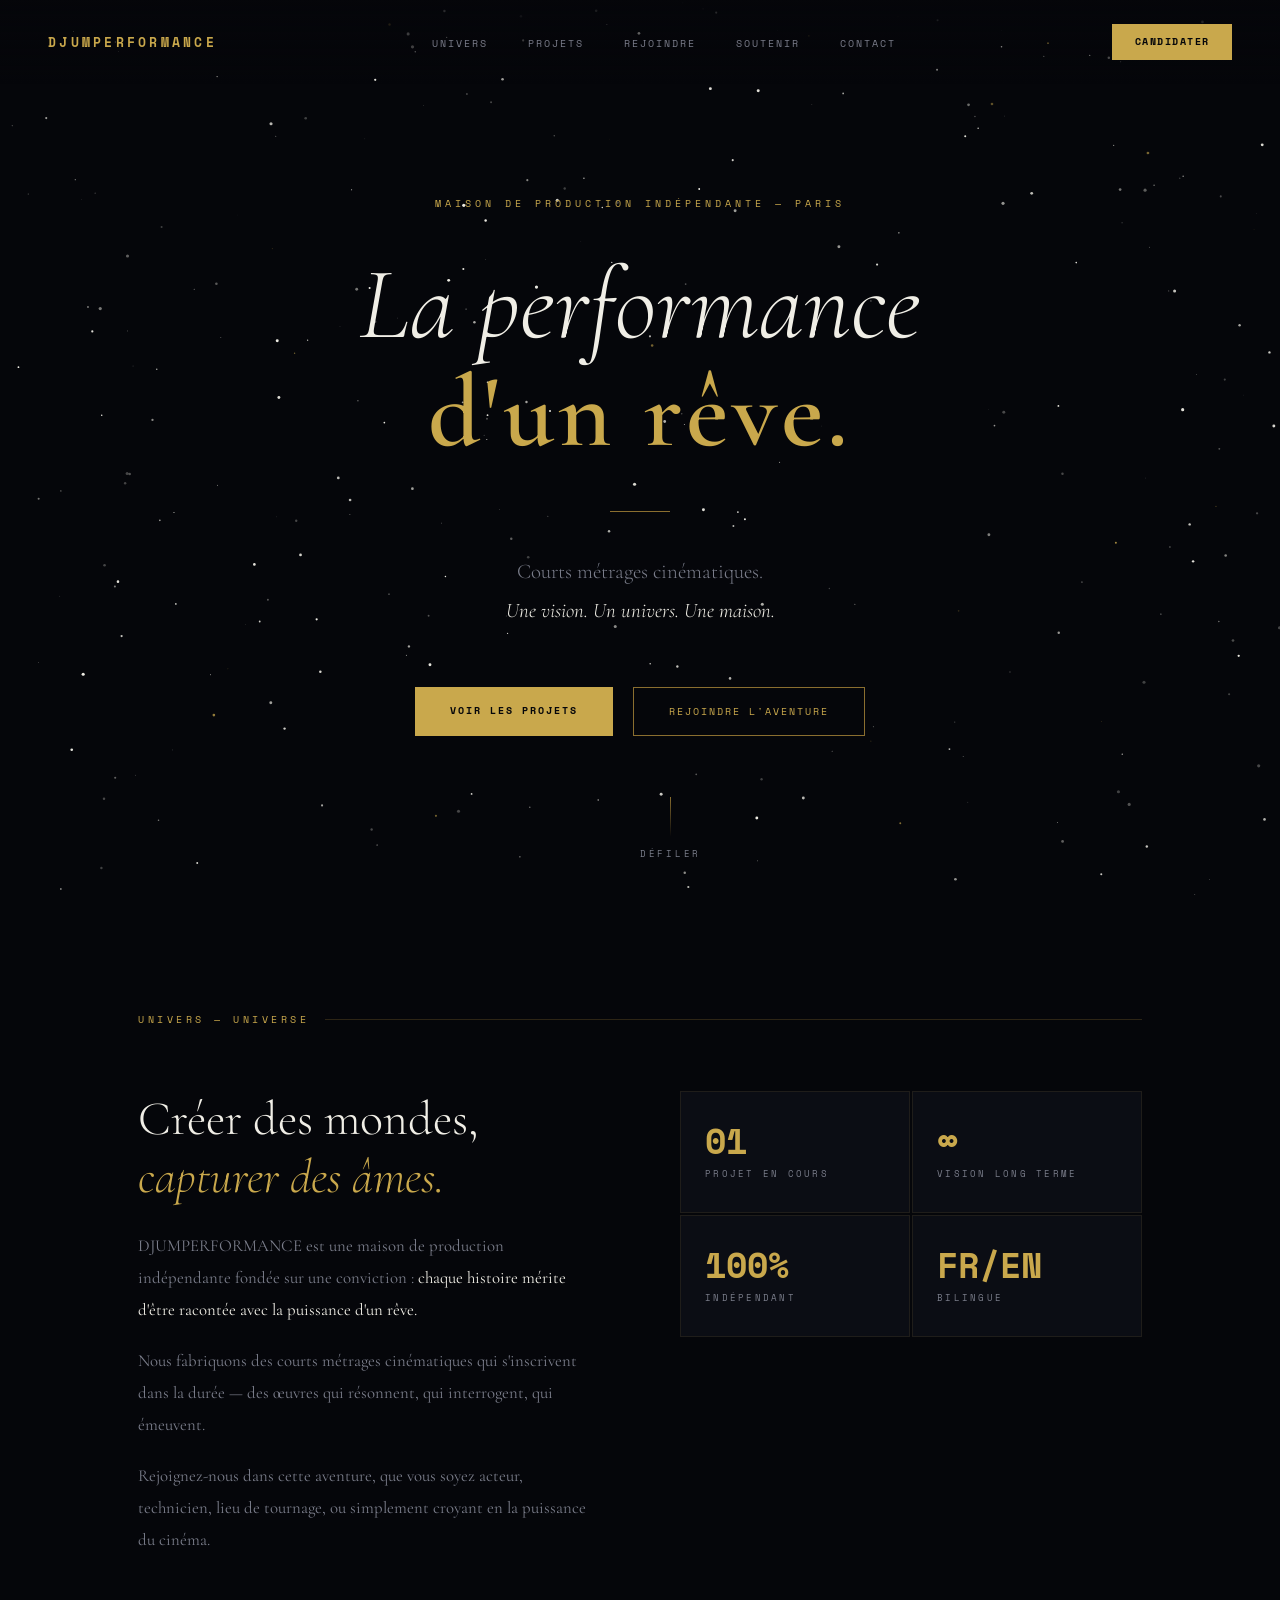
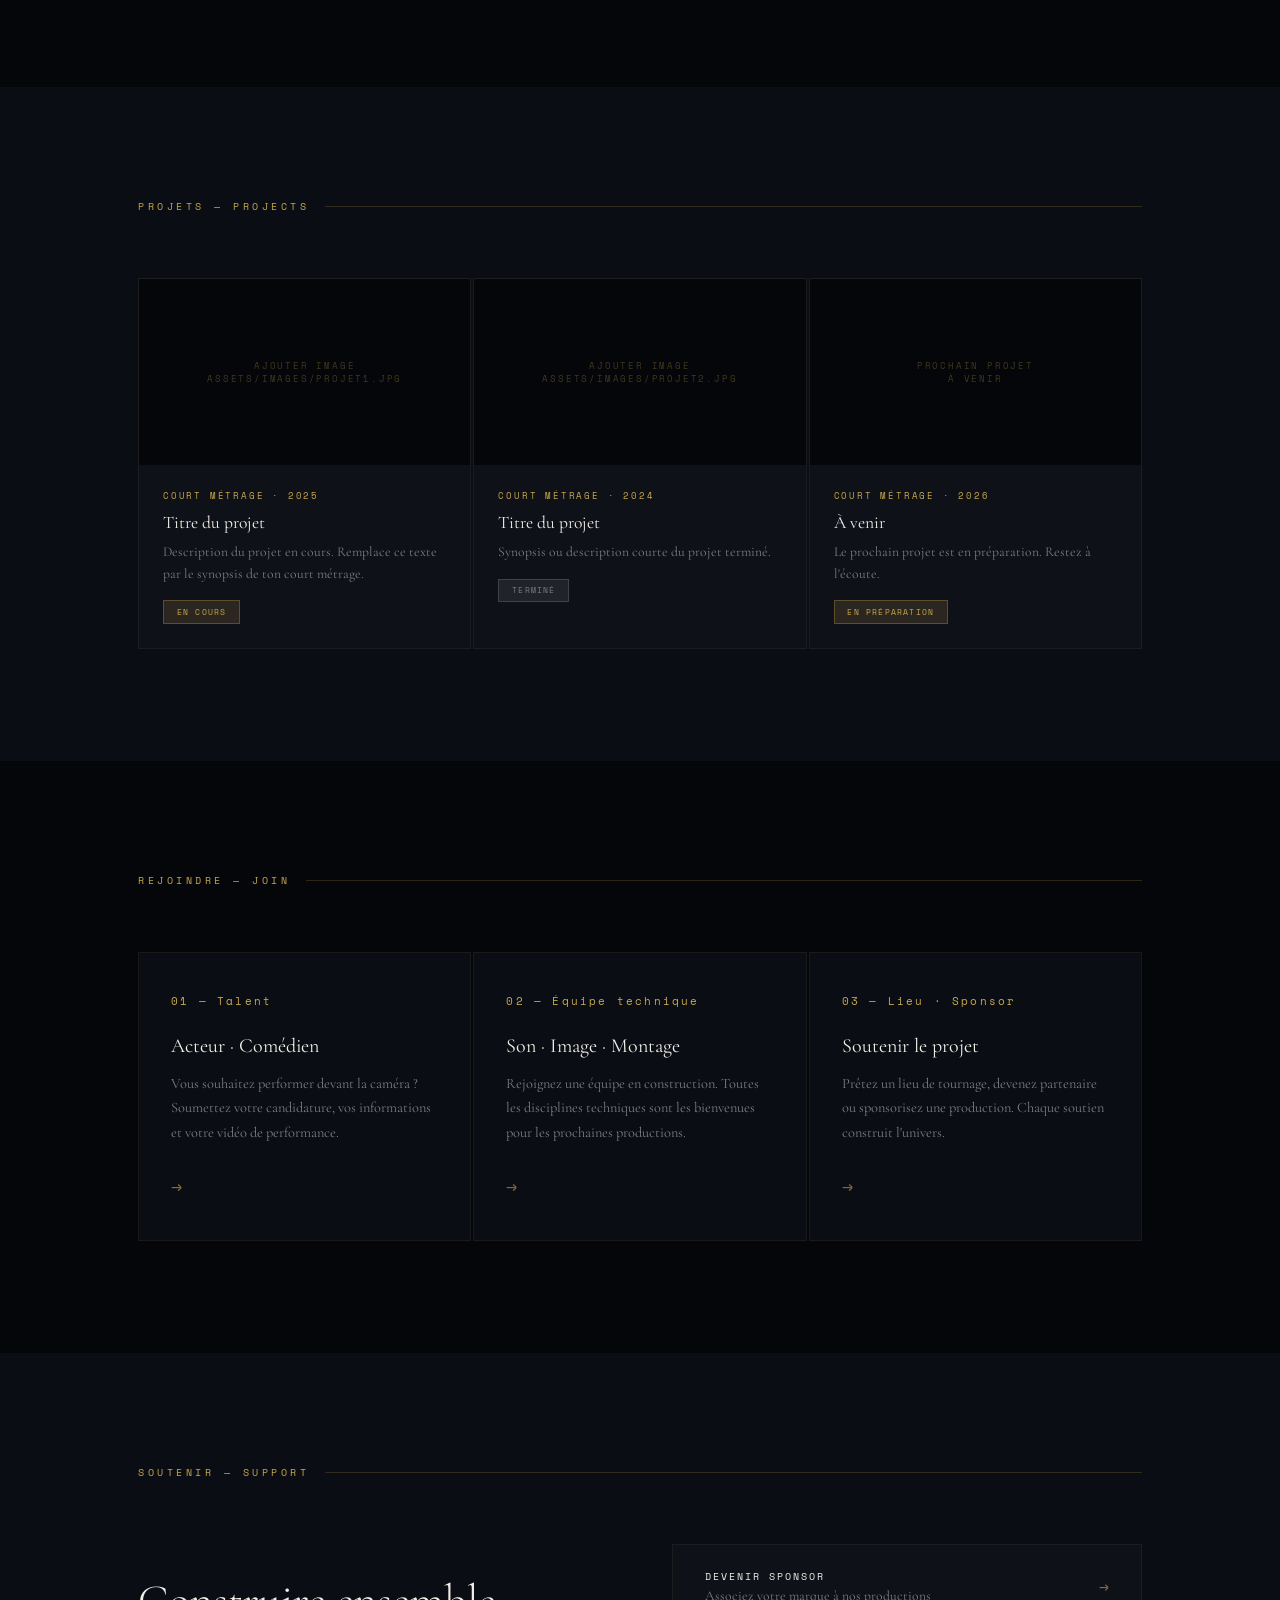
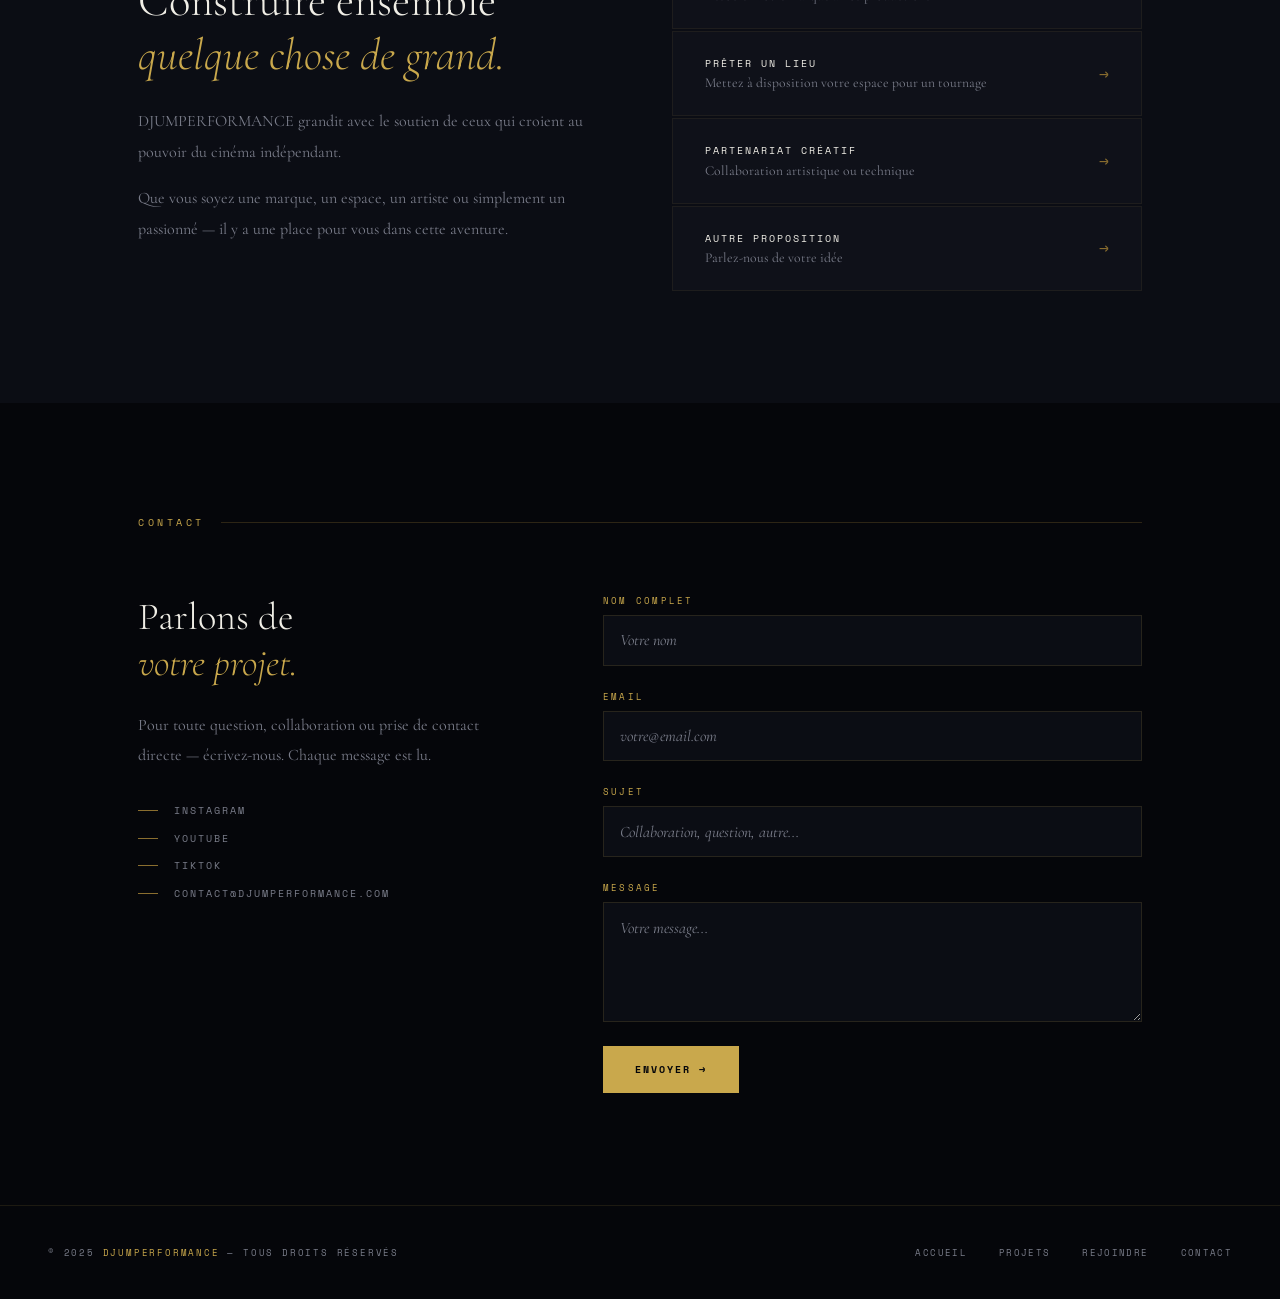
==== index.html @ 2b5c9efd "Ajout du fichier index.html avec la structure de base et le style pour le site DJUMPERFORMANCE" ====
<!DOCTYPE html>
<html lang="fr">
<head>
<meta charset="UTF-8">
<meta name="viewport" content="width=device-width, initial-scale=1.0">
<meta name="description" content="DJUMPERFORMANCE — Maison de production indépendante. Courts métrages cinématiques. La performance d'un rêve.">
<meta name="keywords" content="maison de production, courts métrages, cinéma, DJUMPERFORMANCE">
<meta property="og:title" content="DJUMPERFORMANCE">
<meta property="og:description" content="La performance d'un rêve — Maison de production indépendante">
<meta property="og:url" content="https://djumperformance.com">
<title>DJUMPERFORMANCE — La performance d'un rêve</title>
<link rel="preconnect" href="https://fonts.googleapis.com">
<link rel="preconnect" href="https://fonts.gstatic.com" crossorigin>
<link href="https://fonts.googleapis.com/css2?family=Cormorant+Garamond:ital,wght@0,300;0,400;0,600;1,300;1,400&family=Space+Mono:wght@400;700&display=swap" rel="stylesheet">
<style>
  *, *::before, *::after { margin: 0; padding: 0; box-sizing: border-box; }

  :root {
    --gold: #C9A84C;
    --gold-dim: #8a6e2f;
    --gold-light: #e8c97a;
    --star-white: #F0EEE6;
    --bg: #05060A;
    --bg2: #0B0D14;
    --bg3: #0f1119;
    --text-muted: #7A7D8A;
    --serif: 'Cormorant Garamond', Georgia, serif;
    --mono: 'Space Mono', monospace;
  }

  html { scroll-behavior: smooth; }
  body { background: var(--bg); color: var(--star-white); font-family: var(--serif); min-height: 100vh; overflow-x: hidden; }

  /* ─── CANVAS ÉTOILÉ ─── */
  #star-canvas { position: fixed; inset: 0; z-index: 0; pointer-events: none; }

  /* ─── NAVIGATION ─── */
  nav {
    position: fixed; top: 0; left: 0; right: 0; z-index: 100;
    display: flex; align-items: center; justify-content: space-between;
    padding: 1.5rem 3rem;
    background: linear-gradient(to bottom, rgba(5,6,10,0.97) 0%, transparent 100%);
  }
  .logo {
    font-family: var(--mono); font-size: 13px; letter-spacing: 0.25em;
    color: var(--gold); text-transform: uppercase; font-weight: 700;
    text-decoration: none;
  }
  .nav-links { display: flex; gap: 2.5rem; list-style: none; }
  .nav-links a {
    font-family: var(--mono); font-size: 10px; letter-spacing: 0.2em;
    color: var(--text-muted); text-transform: uppercase; text-decoration: none;
    transition: color 0.3s;
  }
  .nav-links a:hover { color: var(--gold); }
  .nav-cta {
    font-family: var(--mono); font-size: 10px; letter-spacing: 0.15em;
    color: var(--bg); background: var(--gold); border: none; cursor: pointer;
    padding: 0.65rem 1.4rem; text-transform: uppercase; font-weight: 700;
    text-decoration: none; transition: opacity 0.3s; display: inline-block;
  }
  .nav-cta:hover { opacity: 0.85; }

  /* ─── HAMBURGER ─── */
  .hamburger { display: none; flex-direction: column; gap: 5px; cursor: pointer; background: none; border: none; padding: 4px; }
  .hamburger span { width: 24px; height: 1px; background: var(--gold); display: block; transition: all 0.3s; }
  .mobile-menu {
    display: none; position: fixed; inset: 0; z-index: 200;
    background: rgba(5,6,10,0.99); flex-direction: column;
    align-items: center; justify-content: center; gap: 2.5rem;
  }
  .mobile-menu.open { display: flex; }
  .mobile-menu a {
    font-family: var(--mono); font-size: 12px; letter-spacing: 0.3em;
    color: var(--star-white); text-transform: uppercase; text-decoration: none;
    transition: color 0.3s;
  }
  .mobile-menu a:hover { color: var(--gold); }
  .mobile-close { position: absolute; top: 1.5rem; right: 1.5rem; background: none; border: none; color: var(--gold); font-size: 1.5rem; cursor: pointer; font-family: var(--mono); }

  /* ─── HERO ─── */
  #accueil {
    position: relative; z-index: 1;
    min-height: 100vh; display: flex; flex-direction: column;
    align-items: center; justify-content: center; text-align: center;
    padding: 6rem 2rem 4rem;
  }
  .hero-eyebrow {
    font-family: var(--mono); font-size: 10px; letter-spacing: 0.4em;
    color: var(--gold); text-transform: uppercase; margin-bottom: 2.5rem;
    opacity: 0; animation: fadeUp 1s ease 0.3s forwards;
  }
  .hero-title {
    font-family: var(--serif); font-weight: 300; font-style: italic;
    font-size: clamp(3rem, 8vw, 7rem); line-height: 1.05;
    color: var(--star-white); margin-bottom: 0.3rem;
    opacity: 0; animation: fadeUp 1.2s ease 0.5s forwards;
  }
  .hero-title-bold {
    font-weight: 600; font-style: normal;
    font-size: clamp(3rem, 8vw, 7rem); line-height: 1.05;
    color: var(--gold); display: block;
    opacity: 0; animation: fadeUp 1.2s ease 0.7s forwards;
    letter-spacing: 0.04em;
  }
  .hero-divider {
    width: 60px; height: 1px; background: var(--gold-dim);
    margin: 2.5rem auto;
    opacity: 0; animation: fadeUp 1s ease 0.9s forwards;
  }
  .hero-sub {
    font-family: var(--serif); font-weight: 300; font-size: clamp(1rem, 2.5vw, 1.3rem);
    color: var(--text-muted); max-width: 520px; line-height: 1.9;
    opacity: 0; animation: fadeUp 1s ease 1.1s forwards;
  }
  .hero-sub em { color: var(--star-white); font-style: italic; }
  .hero-actions {
    display: flex; gap: 1.2rem; margin-top: 3.5rem; flex-wrap: wrap; justify-content: center;
    opacity: 0; animation: fadeUp 1s ease 1.3s forwards;
  }
  .btn-primary {
    font-family: var(--mono); font-size: 10px; letter-spacing: 0.2em;
    background: var(--gold); color: var(--bg); border: none; cursor: pointer;
    padding: 1rem 2.2rem; text-transform: uppercase; font-weight: 700;
    text-decoration: none; display: inline-block; transition: opacity 0.3s;
  }
  .btn-primary:hover { opacity: 0.85; }
  .btn-secondary {
    font-family: var(--mono); font-size: 10px; letter-spacing: 0.2em;
    background: transparent; color: var(--gold);
    border: 1px solid var(--gold-dim); cursor: pointer;
    padding: 1rem 2.2rem; text-transform: uppercase;
    text-decoration: none; display: inline-block;
    transition: border-color 0.3s, color 0.3s;
  }
  .btn-secondary:hover { border-color: var(--gold); color: var(--star-white); }
  .scroll-hint {
    position: absolute; bottom: 2.5rem; left: 50%; transform: translateX(-50%);
    font-family: var(--mono); font-size: 9px; letter-spacing: 0.3em;
    color: var(--text-muted); text-transform: uppercase;
    display: flex; flex-direction: column; align-items: center; gap: 0.6rem;
    opacity: 0; animation: fadeUp 1s ease 1.6s forwards;
  }
  .scroll-line { width: 1px; height: 40px; background: linear-gradient(to bottom, var(--gold-dim), transparent); animation: scrollPulse 2s ease-in-out infinite; }

  /* ─── SECTIONS ─── */
  section { position: relative; z-index: 1; }
  .section-inner { max-width: 1100px; margin: 0 auto; padding: 7rem 3rem; }
  .section-label {
    font-family: var(--mono); font-size: 10px; letter-spacing: 0.35em;
    color: var(--gold); text-transform: uppercase; margin-bottom: 4rem;
    display: flex; align-items: center; gap: 1rem;
  }
  .section-label::after { content: ''; flex: 1; height: 1px; background: var(--gold-dim); opacity: 0.3; }

  /* ─── UNIVERS ─── */
  #univers { background: var(--bg); }
  .univers-grid { display: grid; grid-template-columns: 1fr 1fr; gap: 5rem; align-items: start; }
  .univers-text h2 {
    font-family: var(--serif); font-weight: 300; font-size: clamp(2rem, 4vw, 3rem);
    line-height: 1.2; margin-bottom: 1.5rem;
  }
  .univers-text h2 em { font-style: italic; color: var(--gold); }
  .univers-text p {
    font-family: var(--serif); font-size: 1.05rem; line-height: 1.9;
    color: var(--text-muted); margin-bottom: 1.2rem;
  }
  .univers-text p strong { color: var(--star-white); font-weight: 400; }
  .stats-grid { display: grid; grid-template-columns: 1fr 1fr; gap: 2px; }
  .stat-card {
    background: var(--bg2); padding: 2rem 1.5rem;
    border: 1px solid rgba(201,168,76,0.1); transition: border-color 0.3s;
  }
  .stat-card:hover { border-color: rgba(201,168,76,0.35); }
  .stat-num { font-family: var(--mono); font-size: 2.2rem; font-weight: 700; color: var(--gold); line-height: 1; margin-bottom: 0.5rem; }
  .stat-label { font-family: var(--mono); font-size: 9px; letter-spacing: 0.25em; color: var(--text-muted); text-transform: uppercase; }

  /* ─── PROJETS ─── */
  #projets { background: var(--bg2); }
  .projets-grid { display: grid; grid-template-columns: repeat(3, 1fr); gap: 2px; margin-top: 0; }
  .projet-card {
    background: var(--bg3); border: 1px solid rgba(201,168,76,0.08);
    overflow: hidden; cursor: pointer; transition: border-color 0.3s;
    position: relative;
  }
  .projet-card:hover { border-color: rgba(201,168,76,0.3); }
  .projet-thumb {
    width: 100%; aspect-ratio: 16/9; background: var(--bg);
    display: flex; align-items: center; justify-content: center;
    position: relative; overflow: hidden;
  }
  .projet-thumb-placeholder {
    font-family: var(--mono); font-size: 9px; letter-spacing: 0.2em;
    color: rgba(201,168,76,0.3); text-transform: uppercase;
    text-align: center;
  }
  /* Remplace .projet-thumb par une vraie image : <img src="assets/images/projet1.jpg"> */
  .projet-thumb img { width: 100%; height: 100%; object-fit: cover; transition: transform 0.5s ease; }
  .projet-card:hover .projet-thumb img { transform: scale(1.04); }
  .projet-info { padding: 1.5rem; }
  .projet-tag {
    font-family: var(--mono); font-size: 9px; letter-spacing: 0.2em;
    color: var(--gold); text-transform: uppercase; margin-bottom: 0.6rem; display: block;
  }
  .projet-title { font-family: var(--serif); font-size: 1.1rem; font-weight: 400; margin-bottom: 0.5rem; }
  .projet-desc { font-family: var(--serif); font-size: 0.85rem; color: var(--text-muted); line-height: 1.6; }
  .projet-status {
    display: inline-block; margin-top: 1rem;
    font-family: var(--mono); font-size: 8px; letter-spacing: 0.15em;
    padding: 0.3rem 0.8rem; text-transform: uppercase;
  }
  .status-en-cours { background: rgba(201,168,76,0.15); color: var(--gold); border: 1px solid rgba(201,168,76,0.3); }
  .status-termine { background: rgba(240,238,230,0.08); color: var(--text-muted); border: 1px solid rgba(240,238,230,0.15); }

  /* ─── REJOINDRE ─── */
  #rejoindre { background: var(--bg); }
  .cards-grid { display: grid; grid-template-columns: repeat(3, 1fr); gap: 2px; }
  .card {
    background: var(--bg2); border: 1px solid rgba(201,168,76,0.08);
    padding: 2.5rem 2rem; cursor: pointer; transition: border-color 0.3s, transform 0.3s;
    position: relative; overflow: hidden; text-decoration: none; display: block; color: inherit;
  }
  .card::before {
    content: ''; position: absolute; top: 0; left: 0; right: 0; height: 1px;
    background: var(--gold); transform: scaleX(0); transform-origin: left;
    transition: transform 0.4s ease;
  }
  .card:hover { border-color: rgba(201,168,76,0.25); transform: translateY(-4px); }
  .card:hover::before { transform: scaleX(1); }
  .card-icon { font-family: var(--mono); font-size: 11px; letter-spacing: 0.2em; color: var(--gold); margin-bottom: 1.5rem; display: block; }
  .card h3 { font-family: var(--serif); font-weight: 400; font-size: 1.25rem; color: var(--star-white); margin-bottom: 0.8rem; line-height: 1.3; }
  .card p { font-family: var(--serif); font-size: 0.9rem; line-height: 1.7; color: var(--text-muted); }
  .card-arrow { font-family: var(--mono); font-size: 18px; color: var(--gold-dim); margin-top: 1.8rem; display: block; transition: transform 0.3s, color 0.3s; }
  .card:hover .card-arrow { transform: translateX(6px); color: var(--gold); }

  /* ─── SOUTENIR ─── */
  #soutenir { background: var(--bg2); }
  .soutenir-grid { display: grid; grid-template-columns: 1fr 1fr; gap: 4rem; align-items: center; }
  .soutenir-text h2 { font-family: var(--serif); font-weight: 300; font-size: clamp(1.8rem, 3.5vw, 2.8rem); line-height: 1.2; margin-bottom: 1.5rem; }
  .soutenir-text h2 em { color: var(--gold); font-style: italic; }
  .soutenir-text p { font-family: var(--serif); font-size: 1rem; color: var(--text-muted); line-height: 1.9; margin-bottom: 1rem; }
  .soutenir-options { display: flex; flex-direction: column; gap: 2px; }
  .soutenir-option {
    background: var(--bg3); border: 1px solid rgba(201,168,76,0.08);
    padding: 1.5rem 2rem; display: flex; align-items: center; justify-content: space-between;
    cursor: pointer; transition: border-color 0.3s; text-decoration: none;
  }
  .soutenir-option:hover { border-color: rgba(201,168,76,0.3); }
  .soutenir-option-label { font-family: var(--mono); font-size: 10px; letter-spacing: 0.2em; color: var(--star-white); text-transform: uppercase; }
  .soutenir-option-sub { font-family: var(--serif); font-size: 0.85rem; color: var(--text-muted); margin-top: 0.2rem; }
  .soutenir-option-arrow { font-family: var(--mono); color: var(--gold-dim); font-size: 16px; transition: transform 0.3s; }
  .soutenir-option:hover .soutenir-option-arrow { transform: translateX(4px); color: var(--gold); }

  /* ─── CONTACT ─── */
  #contact { background: var(--bg); }
  .contact-grid { display: grid; grid-template-columns: 1fr 1.4fr; gap: 5rem; align-items: start; }
  .contact-info h2 { font-family: var(--serif); font-weight: 300; font-size: clamp(1.8rem, 3vw, 2.5rem); line-height: 1.2; margin-bottom: 1.5rem; }
  .contact-info h2 em { color: var(--gold); font-style: italic; }
  .contact-info p { font-family: var(--serif); font-size: 1rem; color: var(--text-muted); line-height: 1.9; margin-bottom: 2rem; }
  .social-links { display: flex; flex-direction: column; gap: 0.8rem; }
  .social-link {
    font-family: var(--mono); font-size: 10px; letter-spacing: 0.2em;
    color: var(--text-muted); text-decoration: none; text-transform: uppercase;
    display: flex; align-items: center; gap: 1rem; transition: color 0.3s;
  }
  .social-link::before { content: ''; width: 20px; height: 1px; background: var(--gold-dim); transition: width 0.3s; }
  .social-link:hover { color: var(--gold); }
  .social-link:hover::before { width: 40px; }

  /* ─── FORMULAIRE CONTACT ─── */
  .contact-form { display: flex; flex-direction: column; gap: 1.5rem; }
  .form-group { display: flex; flex-direction: column; gap: 0.5rem; }
  .form-label { font-family: var(--mono); font-size: 9px; letter-spacing: 0.25em; color: var(--gold); text-transform: uppercase; }
  .form-input, .form-textarea {
    background: var(--bg2); border: 1px solid rgba(201,168,76,0.15);
    color: var(--star-white); font-family: var(--serif); font-size: 1rem;
    padding: 0.9rem 1rem; outline: none; transition: border-color 0.3s;
    width: 100%;
  }
  .form-input:focus, .form-textarea:focus { border-color: var(--gold); }
  .form-textarea { resize: vertical; min-height: 120px; }
  .form-input::placeholder, .form-textarea::placeholder { color: var(--text-muted); font-style: italic; }
  .form-submit {
    font-family: var(--mono); font-size: 10px; letter-spacing: 0.2em;
    background: var(--gold); color: var(--bg); border: none; cursor: pointer;
    padding: 1rem 2rem; text-transform: uppercase; font-weight: 700;
    align-self: flex-start; transition: opacity 0.3s;
  }
  .form-submit:hover { opacity: 0.85; }

  /* ─── FOOTER ─── */
  footer {
    position: relative; z-index: 1;
    border-top: 1px solid rgba(201,168,76,0.12);
    padding: 2.5rem 3rem;
    display: flex; align-items: center; justify-content: space-between;
    font-family: var(--mono); font-size: 9px; letter-spacing: 0.2em;
    color: var(--text-muted); text-transform: uppercase;
  }
  footer span { color: var(--gold); }
  .footer-links { display: flex; gap: 2rem; }
  .footer-links a { color: var(--text-muted); text-decoration: none; transition: color 0.3s; font-family: var(--mono); font-size: 9px; letter-spacing: 0.15em; text-transform: uppercase; }
  .footer-links a:hover { color: var(--gold); }

  /* ─── ANIMATIONS ─── */
  @keyframes fadeUp {
    from { opacity: 0; transform: translateY(24px); }
    to { opacity: 1; transform: translateY(0); }
  }
  @keyframes scrollPulse {
    0%, 100% { opacity: 0.3; } 50% { opacity: 1; }
  }

  /* ─── RESPONSIVE MOBILE ─── */
  @media (max-width: 768px) {
    nav { padding: 1.2rem 1.5rem; }
    .nav-links, .nav-cta { display: none; }
    .hamburger { display: flex; }
    .section-inner { padding: 5rem 1.5rem; }
    .univers-grid, .soutenir-grid, .contact-grid { grid-template-columns: 1fr; gap: 3rem; }
    .projets-grid, .cards-grid { grid-template-columns: 1fr; }
    footer { flex-direction: column; gap: 1.5rem; text-align: center; }
    .footer-links { justify-content: center; }
  }
</style>
</head>
<body>

<!-- ░░ CANVAS ÉTOILÉ ░░ -->
<canvas id="star-canvas"></canvas>

<!-- ░░ NAVIGATION ░░ -->
<nav>
  <a class="logo" href="#accueil">DJUMPERFORMANCE</a>
  <ul class="nav-links">
    <li><a href="#univers">Univers</a></li>
    <li><a href="#projets">Projets</a></li>
    <li><a href="#rejoindre">Rejoindre</a></li>
    <li><a href="#soutenir">Soutenir</a></li>
    <li><a href="#contact">Contact</a></li>
  </ul>
  <a class="nav-cta" href="#rejoindre">Candidater</a>
  <button class="hamburger" onclick="openMenu()" aria-label="Menu">
    <span></span><span></span><span></span>
  </button>
</nav>

<!-- ░░ MENU MOBILE ░░ -->
<div class="mobile-menu" id="mobileMenu">
  <button class="mobile-close" onclick="closeMenu()">✕</button>
  <a href="#accueil" onclick="closeMenu()">Accueil</a>
  <a href="#univers" onclick="closeMenu()">Univers</a>
  <a href="#projets" onclick="closeMenu()">Projets</a>
  <a href="#rejoindre" onclick="closeMenu()">Rejoindre</a>
  <a href="#soutenir" onclick="closeMenu()">Soutenir</a>
  <a href="#contact" onclick="closeMenu()">Contact</a>
</div>

<!-- ░░ HERO ░░ -->
<section id="accueil">
  <p class="hero-eyebrow">Maison de production indépendante — Paris</p>
  <h1 class="hero-title">La performance<br>
    <span class="hero-title-bold">d'un rêve.</span>
  </h1>
  <div class="hero-divider"></div>
  <p class="hero-sub">
    Courts métrages cinématiques.<br>
    <em>Une vision. Un univers. Une maison.</em>
  </p>
  <div class="hero-actions">
    <a class="btn-primary" href="#projets">Voir les projets</a>
    <a class="btn-secondary" href="#rejoindre">Rejoindre l'aventure</a>
  </div>
  <div class="scroll-hint">
    <div class="scroll-line"></div>
    <span>Défiler</span>
  </div>
</section>

<!-- ░░ UNIVERS ░░ -->
<section id="univers">
  <div class="section-inner">
    <div class="section-label">Univers — Universe</div>
    <div class="univers-grid">
      <div class="univers-text">
        <h2>Créer des mondes,<br><em>capturer des âmes.</em></h2>
        <p>DJUMPERFORMANCE est une maison de production indépendante fondée sur une conviction : <strong>chaque histoire mérite d'être racontée avec la puissance d'un rêve.</strong></p>
        <p>Nous fabriquons des courts métrages cinématiques qui s'inscrivent dans la durée — des œuvres qui résonnent, qui interrogent, qui émeuvent.</p>
        <p>Rejoignez-nous dans cette aventure, que vous soyez acteur, technicien, lieu de tournage, ou simplement croyant en la puissance du cinéma.</p>
      </div>
      <div class="stats-grid">
        <div class="stat-card">
          <div class="stat-num">01</div>
          <div class="stat-label">Projet en cours</div>
        </div>
        <div class="stat-card">
          <div class="stat-num">∞</div>
          <div class="stat-label">Vision long terme</div>
        </div>
        <div class="stat-card">
          <div class="stat-num">100%</div>
          <div class="stat-label">Indépendant</div>
        </div>
        <div class="stat-card">
          <div class="stat-num">FR/EN</div>
          <div class="stat-label">Bilingue</div>
        </div>
      </div>
    </div>
  </div>
</section>

<!-- ░░ PROJETS ░░ -->
<section id="projets">
  <div class="section-inner">
    <div class="section-label">Projets — Projects</div>
    <div class="projets-grid">

      <!-- PROJET 1 — En cours (remplace le placeholder par une vraie image) -->
      <div class="projet-card">
        <div class="projet-thumb">
          <!-- <img src="assets/images/projet1.jpg" alt="Projet en cours"> -->
          <div class="projet-thumb-placeholder">
            Ajouter image<br>assets/images/projet1.jpg
          </div>
        </div>
        <div class="projet-info">
          <span class="projet-tag">Court métrage · 2025</span>
          <h3 class="projet-title">Titre du projet</h3>
          <p class="projet-desc">Description du projet en cours. Remplace ce texte par le synopsis de ton court métrage.</p>
          <span class="projet-status status-en-cours">En cours</span>
        </div>
      </div>

      <!-- PROJET 2 — Placeholder -->
      <div class="projet-card">
        <div class="projet-thumb">
          <!-- <img src="assets/images/projet2.jpg" alt="Projet 2"> -->
          <div class="projet-thumb-placeholder">
            Ajouter image<br>assets/images/projet2.jpg
          </div>
        </div>
        <div class="projet-info">
          <span class="projet-tag">Court métrage · 2024</span>
          <h3 class="projet-title">Titre du projet</h3>
          <p class="projet-desc">Synopsis ou description courte du projet terminé.</p>
          <span class="projet-status status-termine">Terminé</span>
        </div>
      </div>

      <!-- PROJET 3 — Placeholder -->
      <div class="projet-card">
        <div class="projet-thumb">
          <div class="projet-thumb-placeholder">
            Prochain projet<br>à venir
          </div>
        </div>
        <div class="projet-info">
          <span class="projet-tag">Court métrage · 2026</span>
          <h3 class="projet-title">À venir</h3>
          <p class="projet-desc">Le prochain projet est en préparation. Restez à l'écoute.</p>
          <span class="projet-status status-en-cours">En préparation</span>
        </div>
      </div>

    </div>
  </div>
</section>

<!-- ░░ REJOINDRE ░░ -->
<section id="rejoindre">
  <div class="section-inner">
    <div class="section-label">Rejoindre — Join</div>
    <div class="cards-grid">

      <a class="card" href="candidature-talent.html">
        <span class="card-icon">01 — Talent</span>
        <h3>Acteur · Comédien</h3>
        <p>Vous souhaitez performer devant la caméra ? Soumettez votre candidature, vos informations et votre vidéo de performance.</p>
        <span class="card-arrow">→</span>
      </a>

      <a class="card" href="candidature-technique.html">
        <span class="card-icon">02 — Équipe technique</span>
        <h3>Son · Image · Montage</h3>
        <p>Rejoignez une équipe en construction. Toutes les disciplines techniques sont les bienvenues pour les prochaines productions.</p>
        <span class="card-arrow">→</span>
      </a>

      <a class="card" href="candidature-lieu.html">
        <span class="card-icon">03 — Lieu · Sponsor</span>
        <h3>Soutenir le projet</h3>
        <p>Prêtez un lieu de tournage, devenez partenaire ou sponsorisez une production. Chaque soutien construit l'univers.</p>
        <span class="card-arrow">→</span>
      </a>

    </div>
  </div>
</section>

<!-- ░░ SOUTENIR ░░ -->
<section id="soutenir">
  <div class="section-inner">
    <div class="section-label">Soutenir — Support</div>
    <div class="soutenir-grid">
      <div class="soutenir-text">
        <h2>Construire ensemble<br><em>quelque chose de grand.</em></h2>
        <p>DJUMPERFORMANCE grandit avec le soutien de ceux qui croient au pouvoir du cinéma indépendant.</p>
        <p>Que vous soyez une marque, un espace, un artiste ou simplement un passionné — il y a une place pour vous dans cette aventure.</p>
      </div>
      <div class="soutenir-options">
        <a class="soutenir-option" href="#contact">
          <div>
            <div class="soutenir-option-label">Devenir sponsor</div>
            <div class="soutenir-option-sub">Associez votre marque à nos productions</div>
          </div>
          <span class="soutenir-option-arrow">→</span>
        </a>
        <a class="soutenir-option" href="candidature-lieu.html">
          <div>
            <div class="soutenir-option-label">Prêter un lieu</div>
            <div class="soutenir-option-sub">Mettez à disposition votre espace pour un tournage</div>
          </div>
          <span class="soutenir-option-arrow">→</span>
        </a>
        <a class="soutenir-option" href="#contact">
          <div>
            <div class="soutenir-option-label">Partenariat créatif</div>
            <div class="soutenir-option-sub">Collaboration artistique ou technique</div>
          </div>
          <span class="soutenir-option-arrow">→</span>
        </a>
        <a class="soutenir-option" href="#contact">
          <div>
            <div class="soutenir-option-label">Autre proposition</div>
            <div class="soutenir-option-sub">Parlez-nous de votre idée</div>
          </div>
          <span class="soutenir-option-arrow">→</span>
        </a>
      </div>
    </div>
  </div>
</section>

<!-- ░░ CONTACT ░░ -->
<section id="contact">
  <div class="section-inner">
    <div class="section-label">Contact</div>
    <div class="contact-grid">
      <div class="contact-info">
        <h2>Parlons de<br><em>votre projet.</em></h2>
        <p>Pour toute question, collaboration ou prise de contact directe — écrivez-nous. Chaque message est lu.</p>
        <div class="social-links">
          <!-- Remplace les # par tes vrais liens -->
          <a class="social-link" href="#" target="_blank">Instagram</a>
          <a class="social-link" href="#" target="_blank">YouTube</a>
          <a class="social-link" href="#" target="_blank">TikTok</a>
          <a class="social-link" href="mailto:contact@djumperformance.com">contact@djumperformance.com</a>
        </div>
      </div>
      <form
        class="contact-form"
        action="https://formspree.io/f/VOTRE_ID_FORMSPREE"
        method="POST"
      >
        <!-- Remplace VOTRE_ID_FORMSPREE par ton ID après inscription sur formspree.io -->
        <div class="form-group">
          <label class="form-label" for="nom">Nom complet</label>
          <input class="form-input" type="text" id="nom" name="nom" placeholder="Votre nom" required>
        </div>
        <div class="form-group">
          <label class="form-label" for="email">Email</label>
          <input class="form-input" type="email" id="email" name="email" placeholder="votre@email.com" required>
        </div>
        <div class="form-group">
          <label class="form-label" for="sujet">Sujet</label>
          <input class="form-input" type="text" id="sujet" name="sujet" placeholder="Collaboration, question, autre...">
        </div>
        <div class="form-group">
          <label class="form-label" for="message">Message</label>
          <textarea class="form-textarea" id="message" name="message" placeholder="Votre message..." required></textarea>
        </div>
        <button class="form-submit" type="submit">Envoyer →</button>
      </form>
    </div>
  </div>
</section>

<!-- ░░ FOOTER ░░ -->
<footer>
  <div>&copy; 2025 <span>DJUMPERFORMANCE</span> — Tous droits réservés</div>
  <div class="footer-links">
    <a href="#accueil">Accueil</a>
    <a href="#projets">Projets</a>
    <a href="#rejoindre">Rejoindre</a>
    <a href="#contact">Contact</a>
  </div>
</footer>

<!-- ░░ SCRIPTS ░░ -->
<script>
  // ── Menu mobile
  function openMenu() { document.getElementById('mobileMenu').classList.add('open'); }
  function closeMenu() { document.getElementById('mobileMenu').classList.remove('open'); }

  // ── Canvas étoilé
  const canvas = document.getElementById('star-canvas');
  const ctx = canvas.getContext('2d');
  let stars = [];
  let W, H;

  function resize() {
    W = canvas.width = window.innerWidth;
    H = canvas.height = window.innerHeight;
  }

  function initStars() {
    stars = [];
    const count = Math.floor((W * H) / 4000);
    for (let i = 0; i < count; i++) {
      stars.push({
        x: Math.random() * W,
        y: Math.random() * H,
        r: Math.random() * 1.4 + 0.2,
        speed: Math.random() * 0.008 + 0.003,
        offset: Math.random() * Math.PI * 2,
        gold: Math.random() < 0.06
      });
    }
  }

  function drawStars(t) {
    ctx.clearRect(0, 0, W, H);
    for (const s of stars) {
      const a = 0.25 + 0.75 * (0.5 + 0.5 * Math.sin(t * s.speed + s.offset));
      ctx.beginPath();
      ctx.arc(s.x, s.y, s.r, 0, Math.PI * 2);
      ctx.fillStyle = s.gold
        ? `rgba(201,168,76,${a * 0.85})`
        : `rgba(240,238,230,${a})`;
      ctx.fill();
    }
  }

  function loop(t) { drawStars(t / 100); requestAnimationFrame(loop); }

  resize();
  initStars();
  window.addEventListener('resize', () => { resize(); initStars(); });
  requestAnimationFrame(loop);

  // ── Nav active au scroll
  const sections = document.querySelectorAll('section[id]');
  const navLinks = document.querySelectorAll('.nav-links a');
  window.addEventListener('scroll', () => {
    let current = '';
    sections.forEach(s => {
      if (window.scrollY >= s.offsetTop - 120) current = s.getAttribute('id');
    });
    navLinks.forEach(a => {
      a.style.color = a.getAttribute('href') === '#' + current
        ? 'var(--gold)'
        : 'var(--text-muted)';
    });
  });
</script>
</body>
</html>
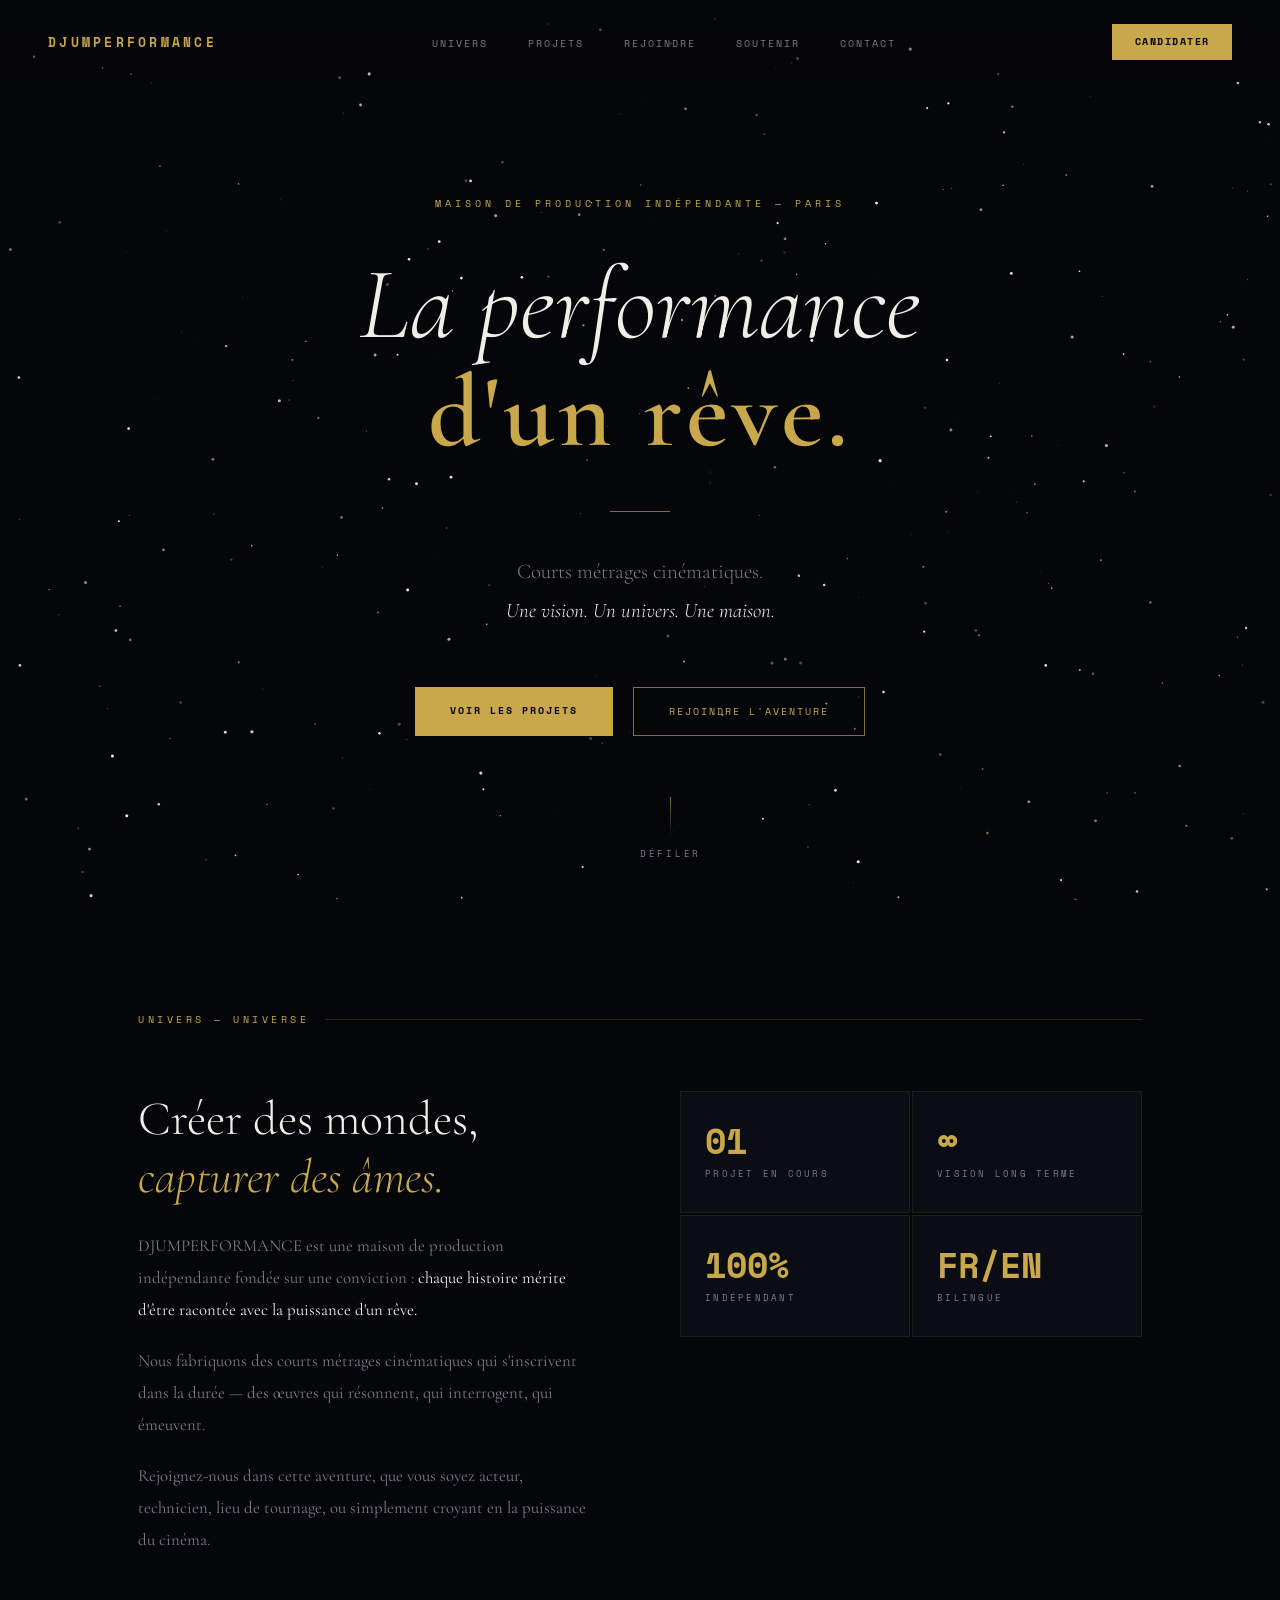
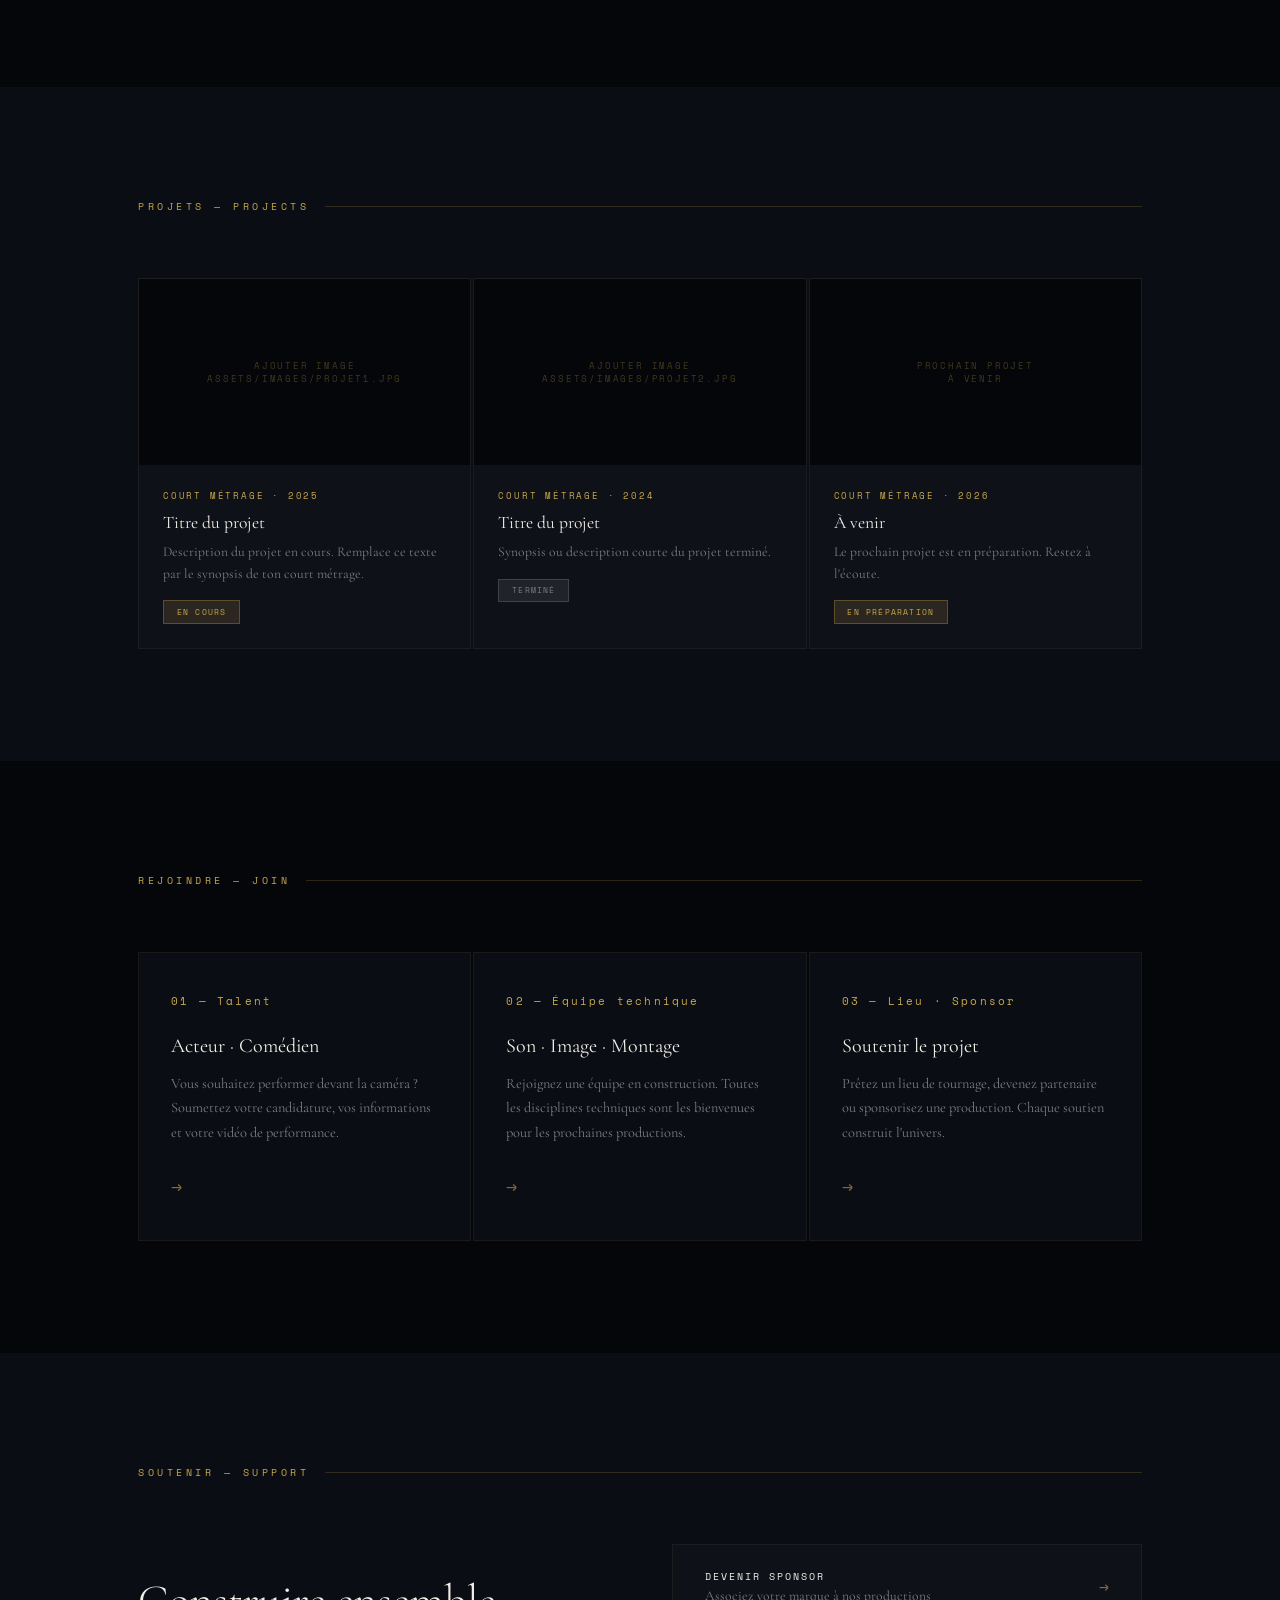
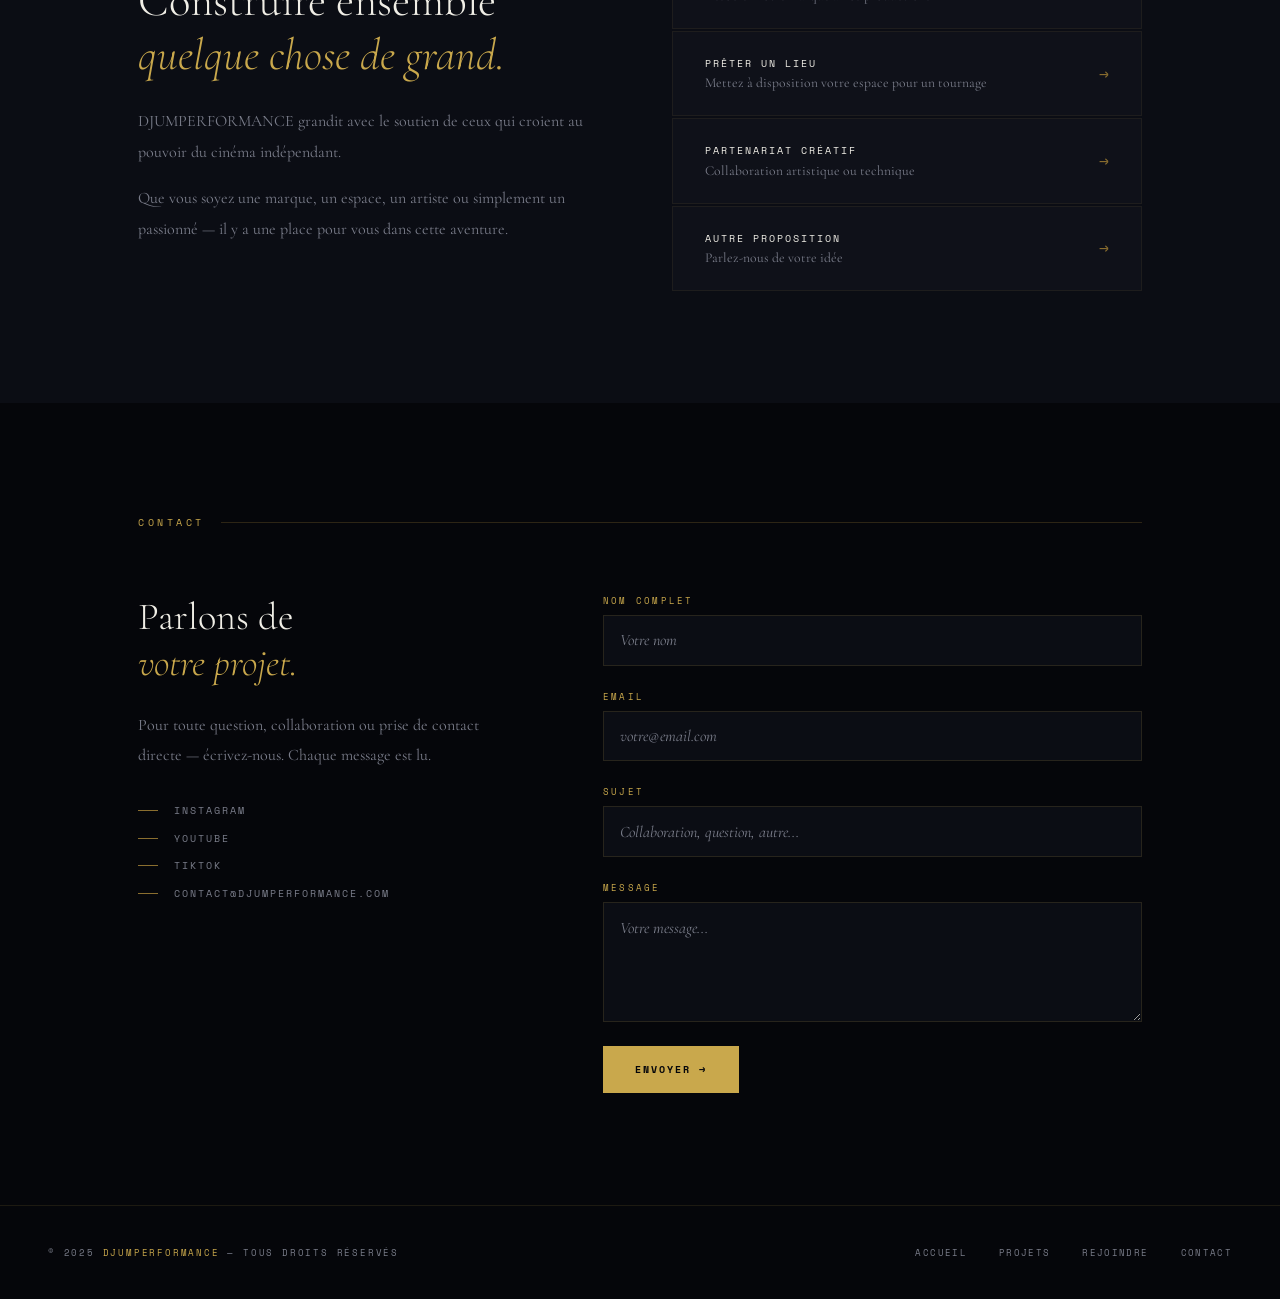
==== commit 874f7cd0: "Refactor code structure for improved readability and maintainability" ====
--- a/index.html
+++ b/index.html
@@ -552,9 +552,9 @@
         <p>Pour toute question, collaboration ou prise de contact directe — écrivez-nous. Chaque message est lu.</p>
         <div class="social-links">
           <!-- Remplace les # par tes vrais liens -->
-          <a class="social-link" href="#" target="_blank">Instagram</a>
-          <a class="social-link" href="#" target="_blank">YouTube</a>
-          <a class="social-link" href="#" target="_blank">TikTok</a>
+          <a class="social-link" href="https://www.instagram.com/justdjum?igsh=Z2FhcDdwaHFiNHlj" target="_blank">Instagram</a>
+          <a class="social-link" href="https://youtube.com/@djumperformance?si=x1jL27dJNmTPMySI" target="_blank">YouTube</a>
+          <a class="social-link" href="https://www.tiktok.com/@djumperformance?_r=1&_t=ZN-95VSk4CAZwE" target="_blank">TikTok</a>
           <a class="social-link" href="mailto:contact@djumperformance.com">contact@djumperformance.com</a>
         </div>
       </div>
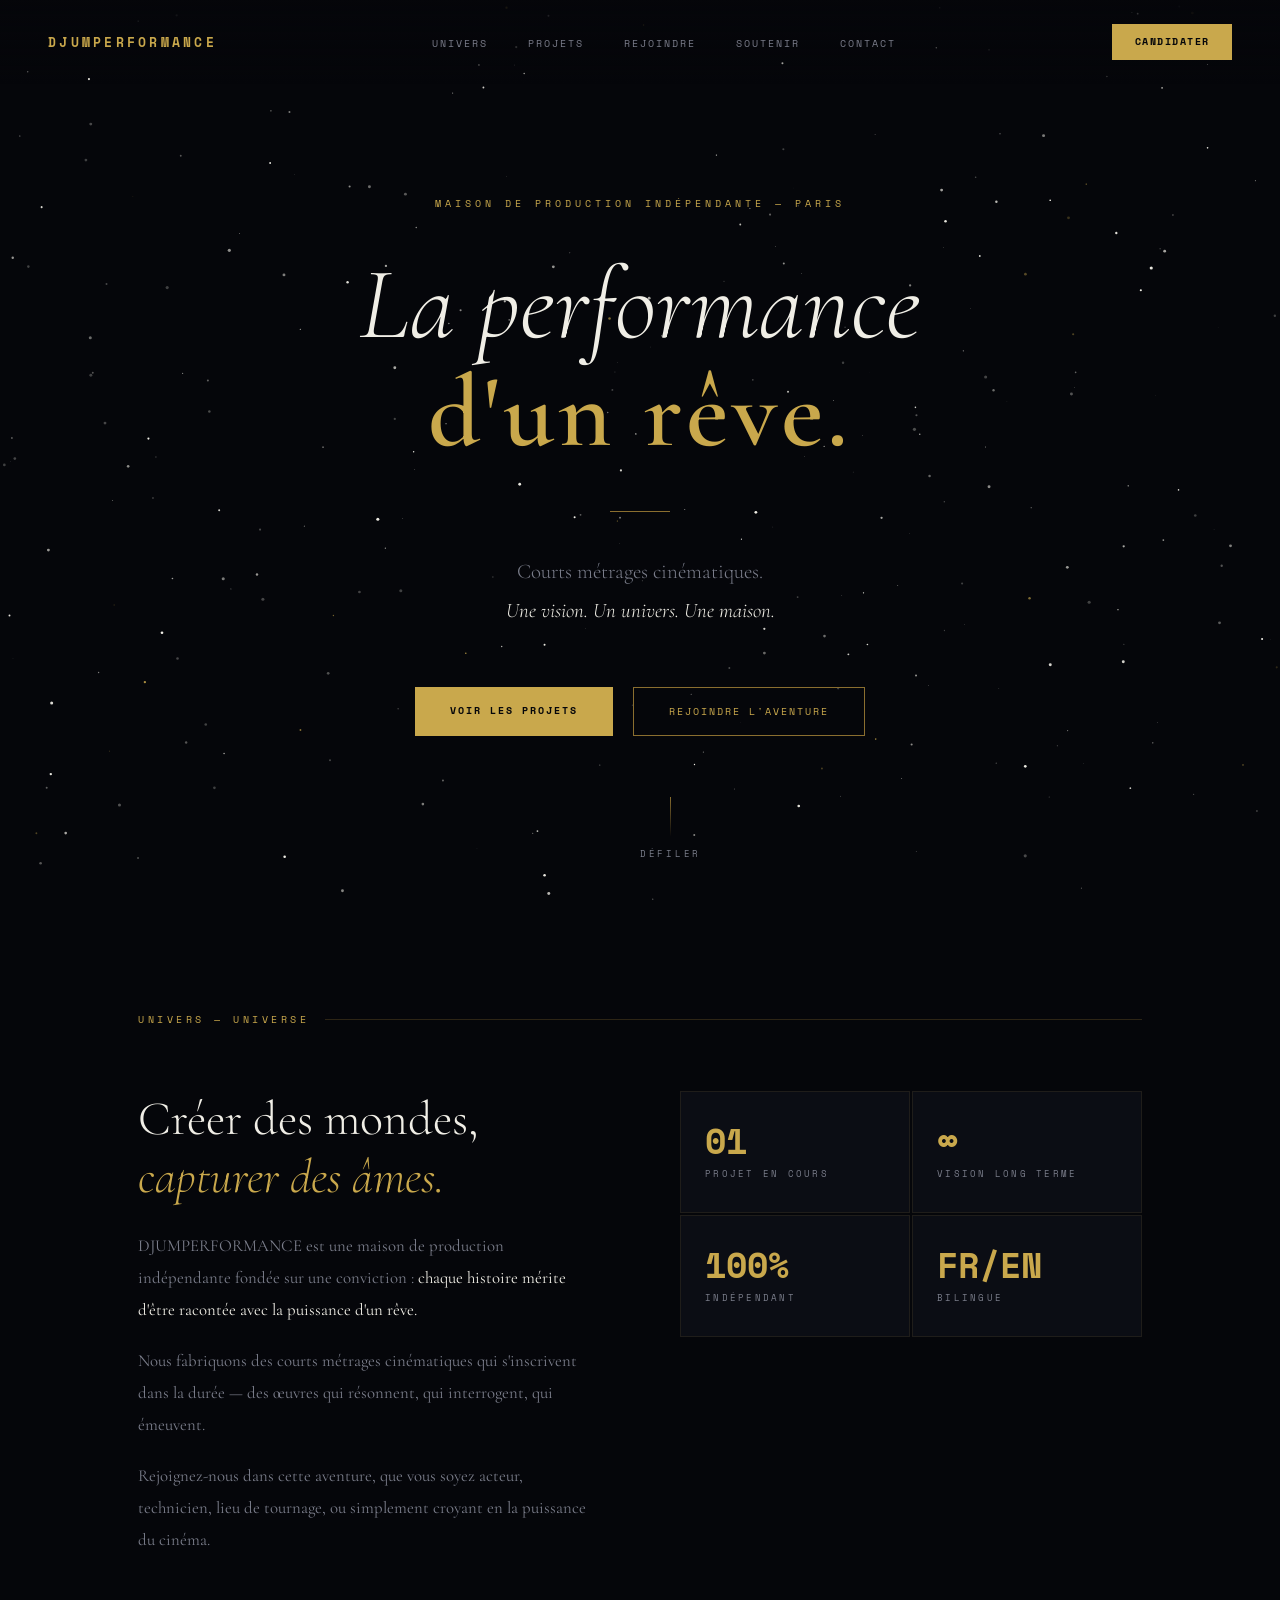
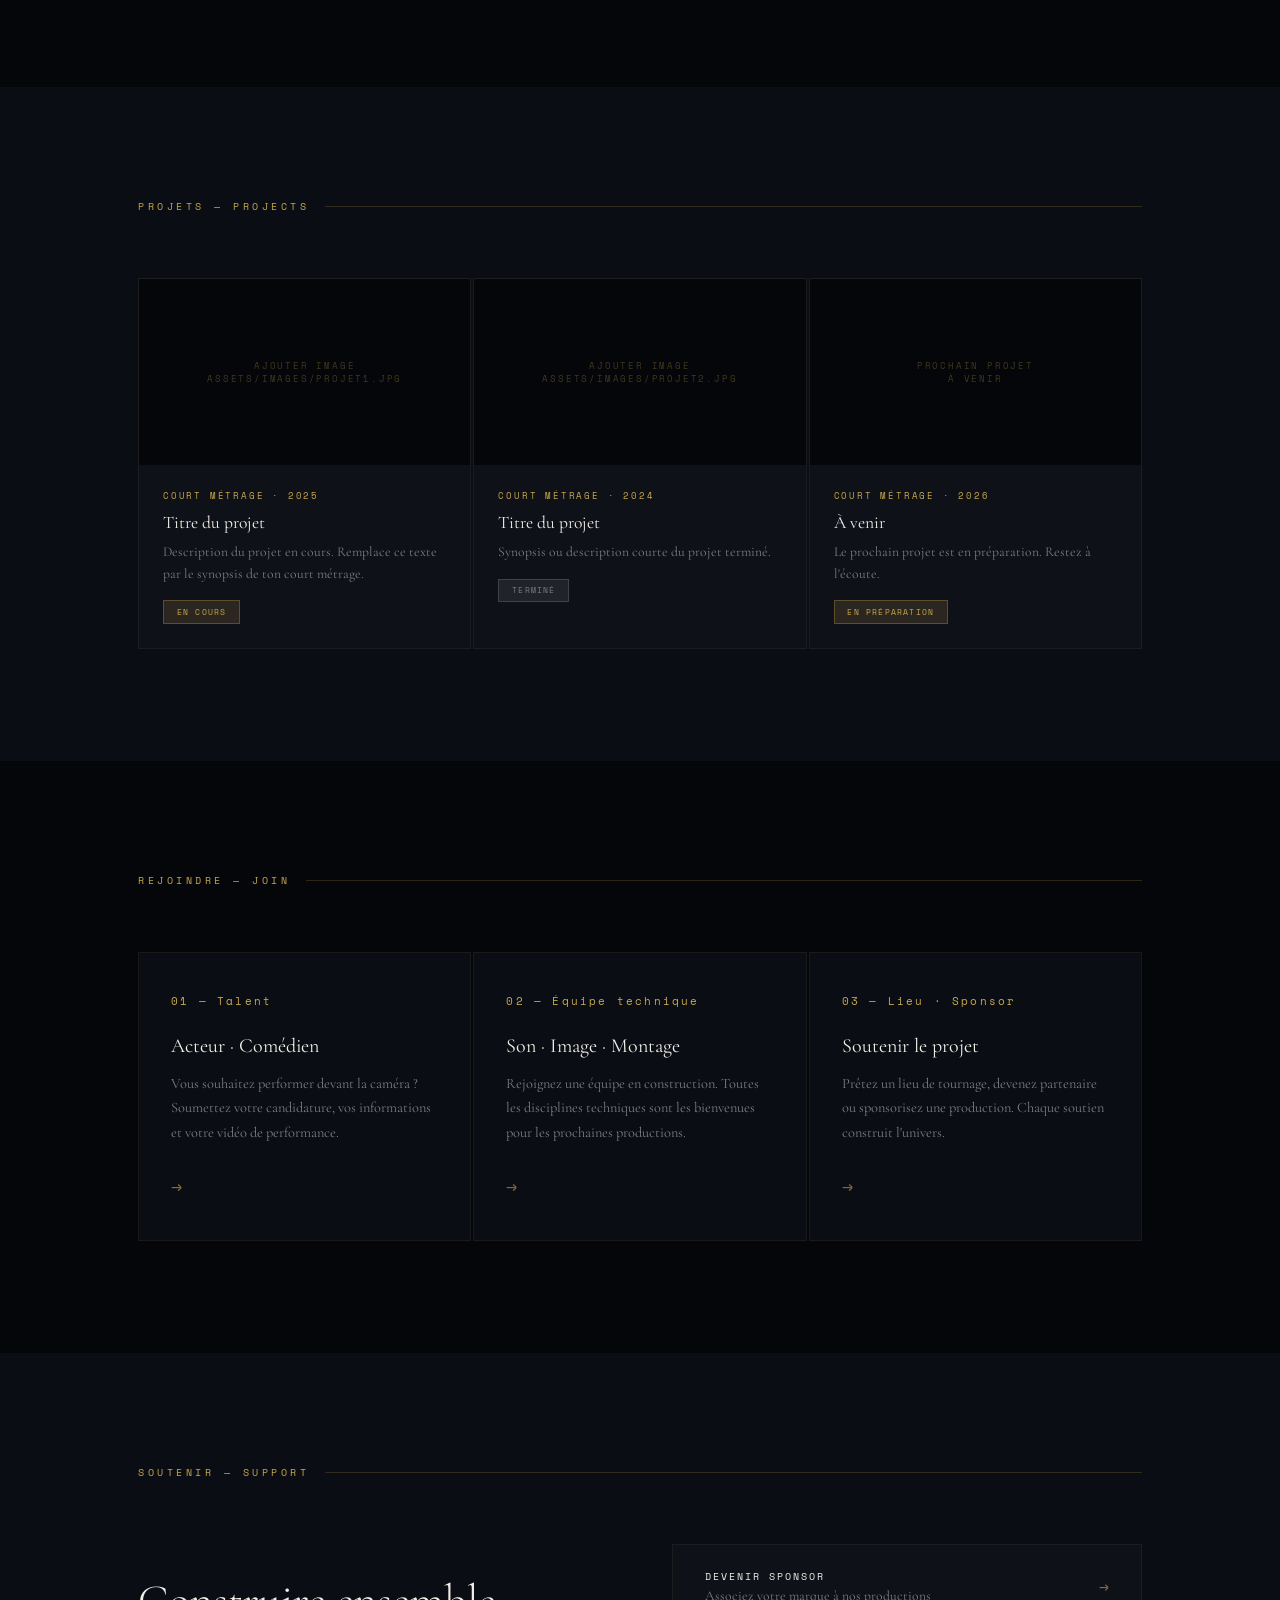
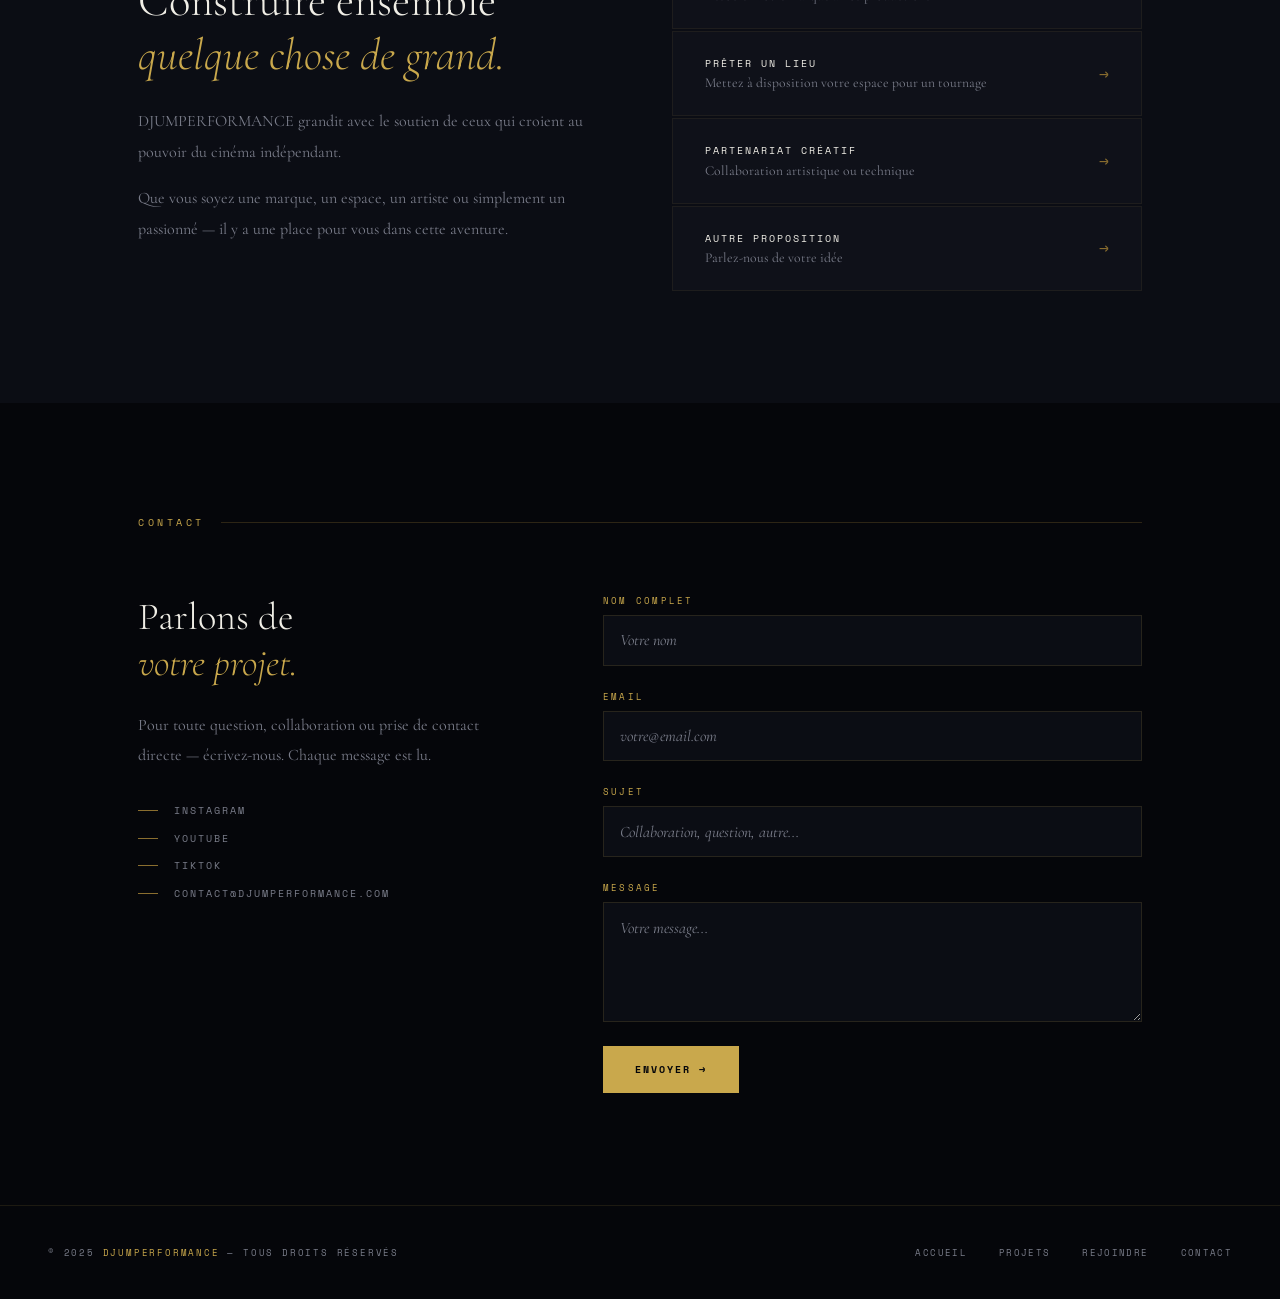
==== commit 30deeccd: "Add favicon.ico to assets/images directory" ====
--- a/index.html
+++ b/index.html
@@ -8,6 +8,10 @@
 <meta property="og:title" content="DJUMPERFORMANCE">
 <meta property="og:description" content="La performance d'un rêve — Maison de production indépendante">
 <meta property="og:url" content="https://djumperformance.com">
+<link rel="icon" type="image/png" sizes="32x32" href="favicon-32.png">
+<link rel="icon" type="image/png" sizes="512x512" href="favicon-512.png">
+<link rel="apple-touch-icon" sizes="180x180" href="favicon-180.png">
+<link rel="shortcut icon" href="favicon.ico">
 <title>DJUMPERFORMANCE — La performance d'un rêve</title>
 <link rel="preconnect" href="https://fonts.googleapis.com">
 <link rel="preconnect" href="https://fonts.gstatic.com" crossorigin>
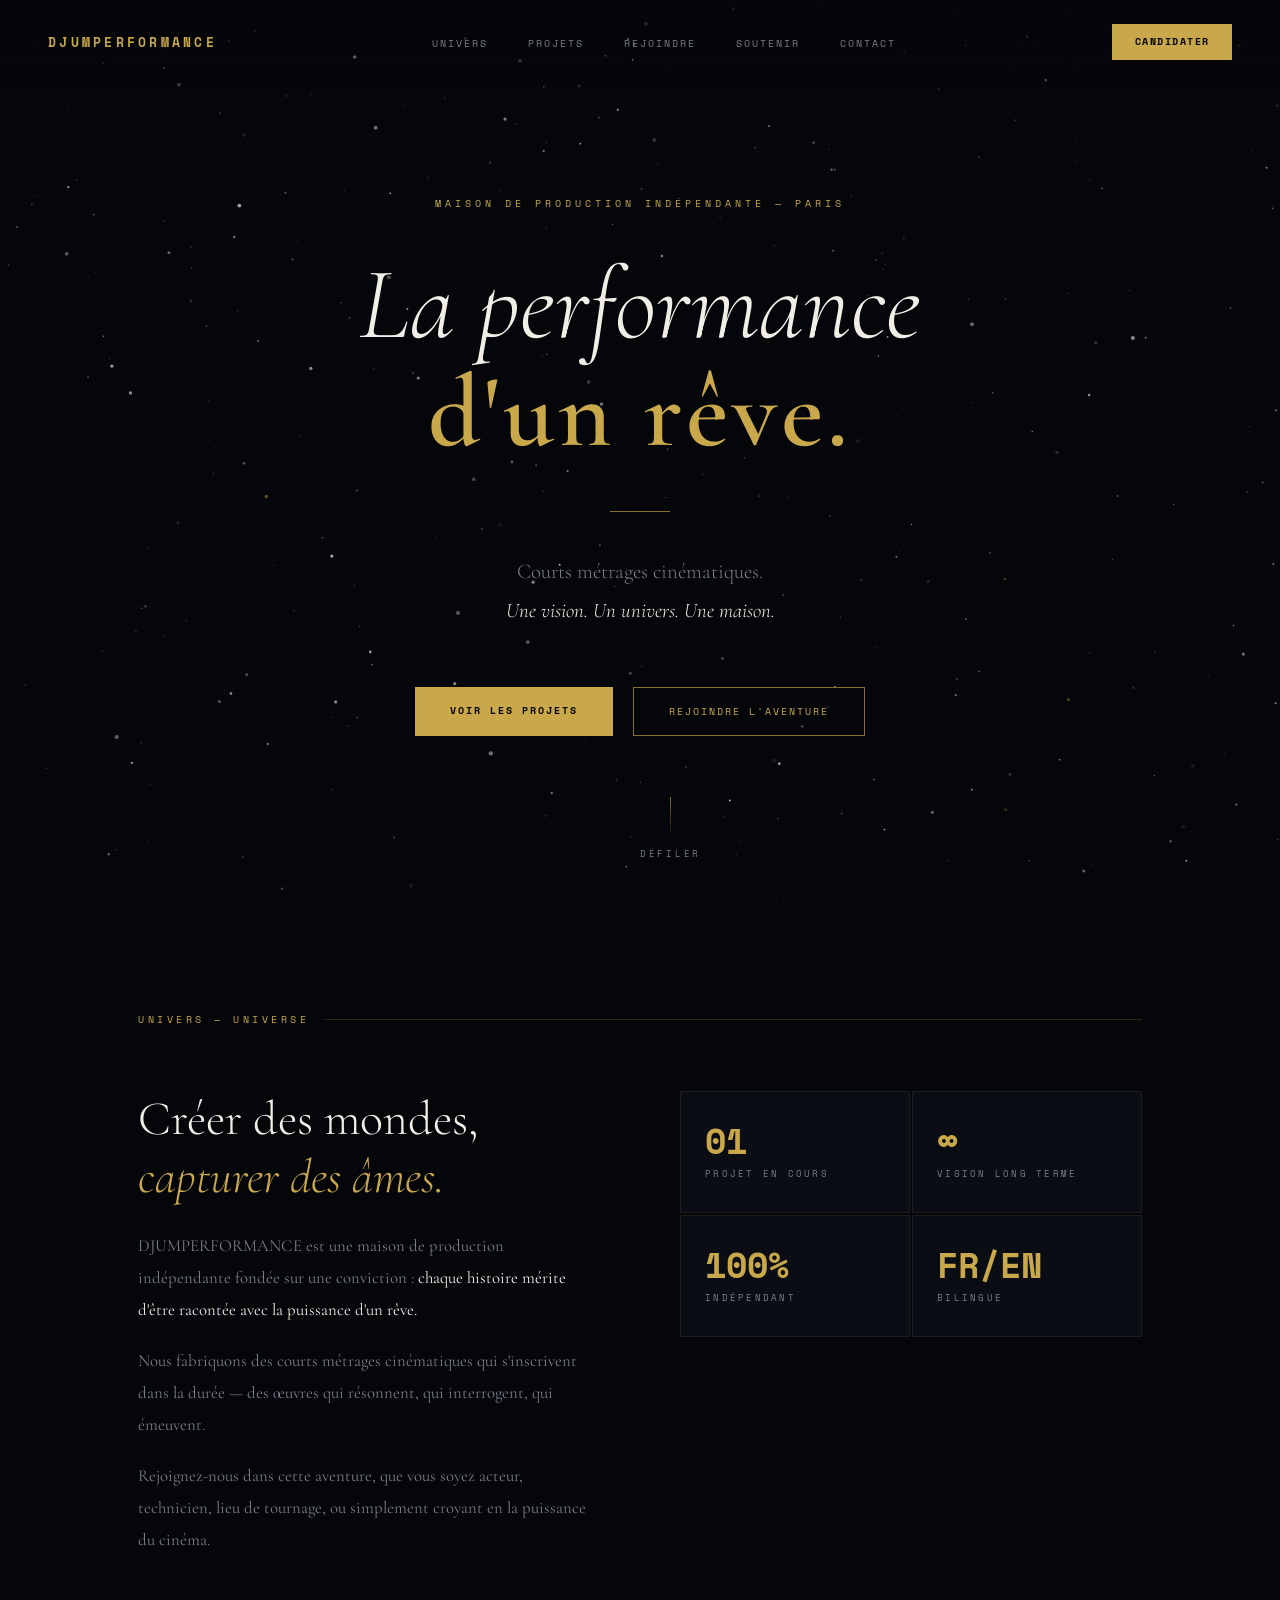
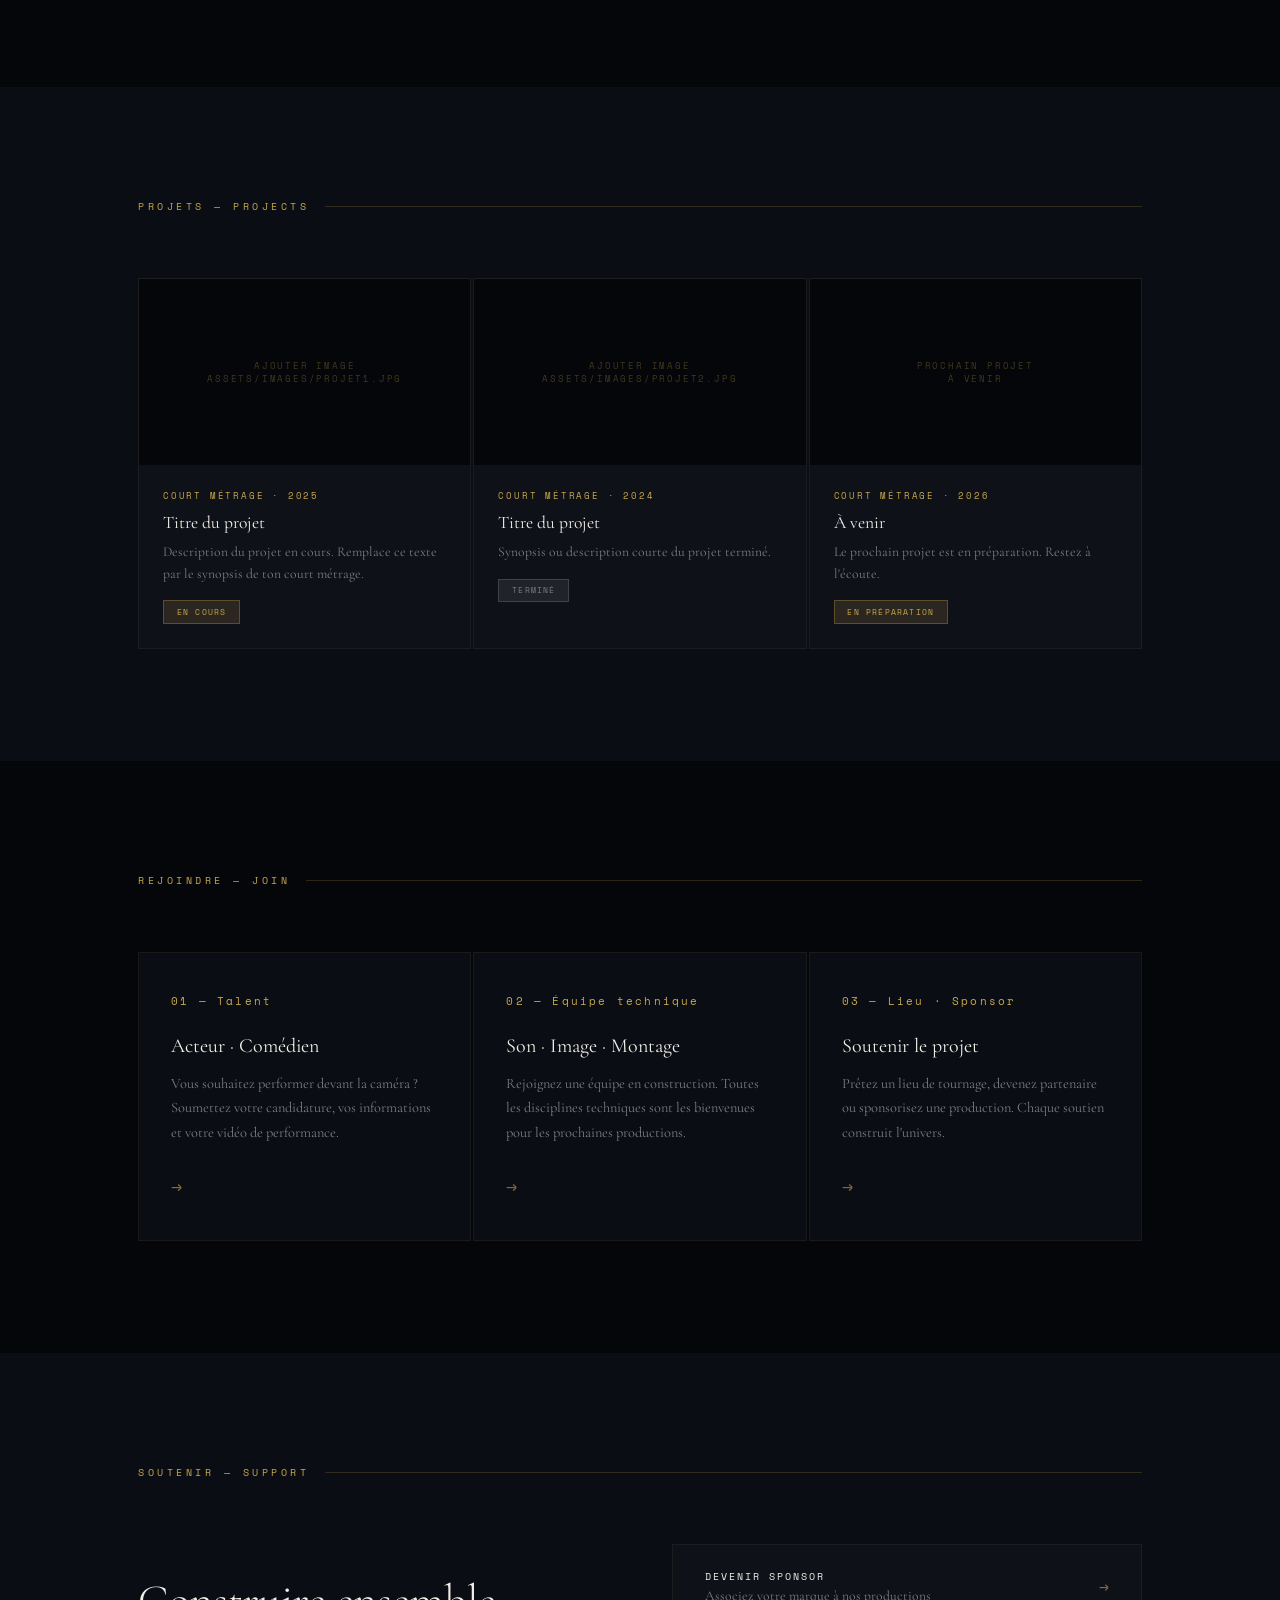
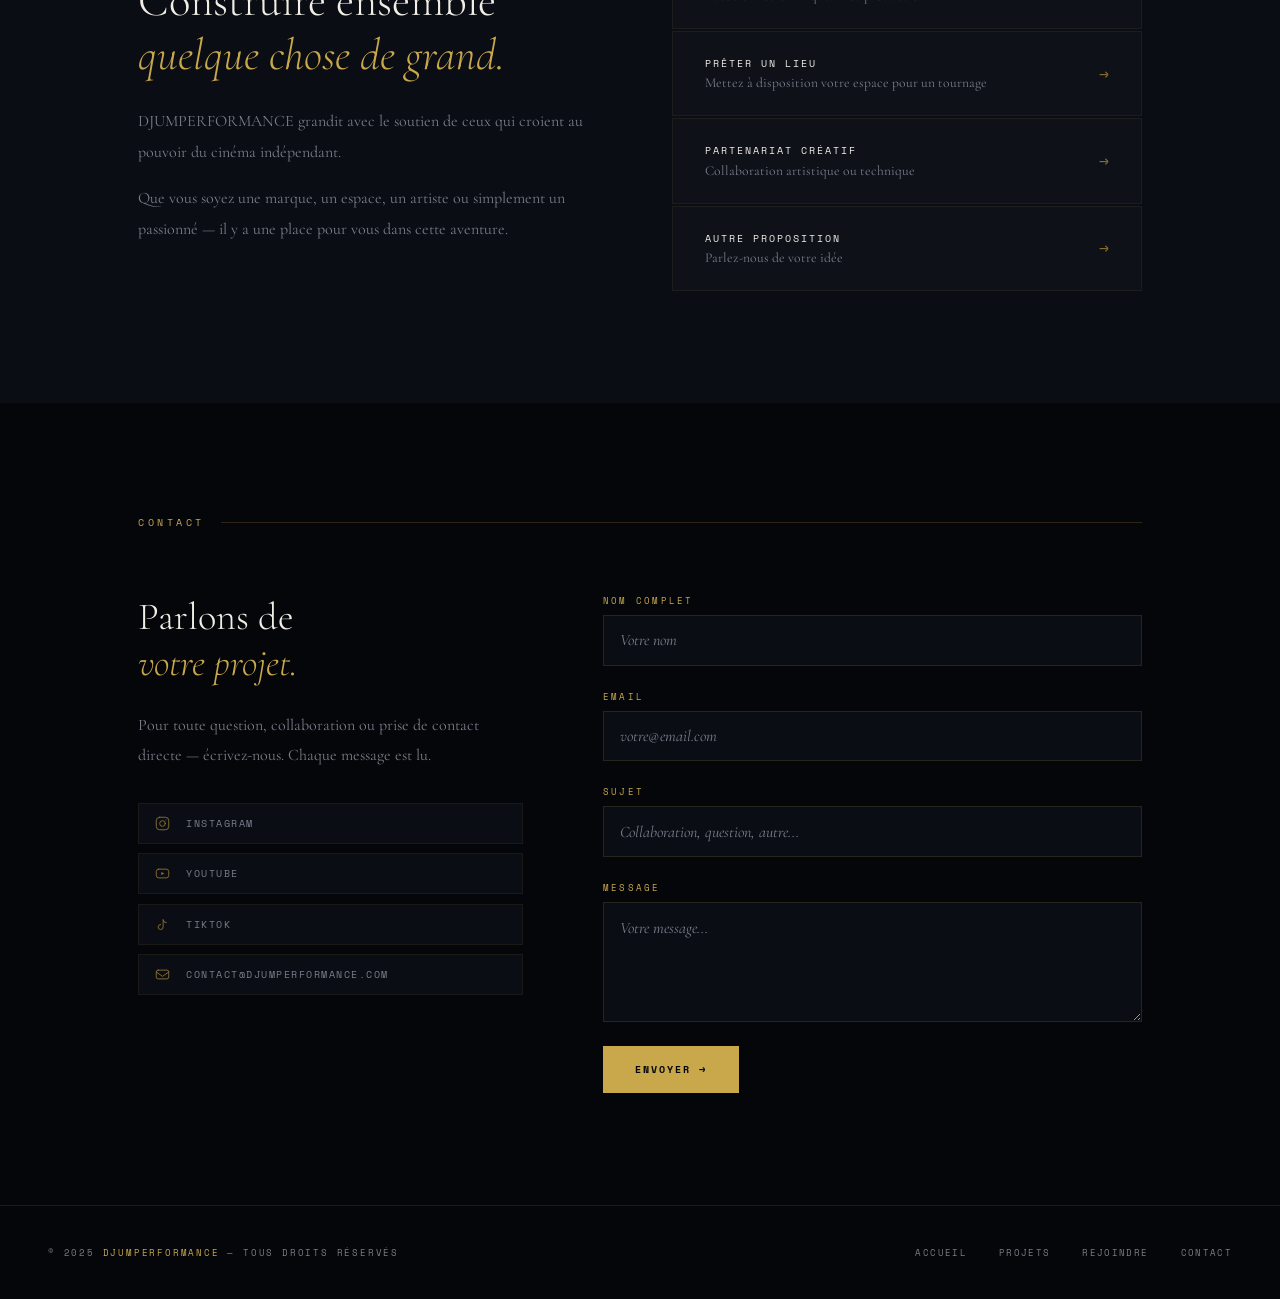
==== commit 6505f020: "feat: add candidature talent form with multi-step navigation and responsive design" ====
--- a/index.html
+++ b/index.html
@@ -8,10 +8,15 @@
 <meta property="og:title" content="DJUMPERFORMANCE">
 <meta property="og:description" content="La performance d'un rêve — Maison de production indépendante">
 <meta property="og:url" content="https://djumperformance.com">
+<meta property="og:image" content="https://djumperformance.com/assets/images/og-cover.jpg">
+<meta http-equiv="Content-Security-Policy" content="upgrade-insecure-requests">
+
+<!-- ══ FAVICON ══ -->
 <link rel="icon" type="image/png" sizes="32x32" href="favicon-32.png">
 <link rel="icon" type="image/png" sizes="512x512" href="favicon-512.png">
 <link rel="apple-touch-icon" sizes="180x180" href="favicon-180.png">
 <link rel="shortcut icon" href="favicon.ico">
+
 <title>DJUMPERFORMANCE — La performance d'un rêve</title>
 <link rel="preconnect" href="https://fonts.googleapis.com">
 <link rel="preconnect" href="https://fonts.gstatic.com" crossorigin>
@@ -61,9 +66,12 @@
     font-family: var(--mono); font-size: 10px; letter-spacing: 0.15em;
     color: var(--bg); background: var(--gold); border: none; cursor: pointer;
     padding: 0.65rem 1.4rem; text-transform: uppercase; font-weight: 700;
-    text-decoration: none; transition: opacity 0.3s; display: inline-block;
-  }
-  .nav-cta:hover { opacity: 0.85; }
+    text-decoration: none; transition: opacity 0.3s, box-shadow 0.4s, transform 0.2s; display: inline-block;
+  }
+  .nav-cta:hover {
+    opacity: 0.92; transform: translateY(-1px);
+    box-shadow: 0 0 14px rgba(201,168,76,0.55), 0 0 32px rgba(201,168,76,0.22);
+  }
 
   /* ─── HAMBURGER ─── */
   .hamburger { display: none; flex-direction: column; gap: 5px; cursor: pointer; background: none; border: none; padding: 4px; }
@@ -126,18 +134,25 @@
     font-family: var(--mono); font-size: 10px; letter-spacing: 0.2em;
     background: var(--gold); color: var(--bg); border: none; cursor: pointer;
     padding: 1rem 2.2rem; text-transform: uppercase; font-weight: 700;
-    text-decoration: none; display: inline-block; transition: opacity 0.3s;
-  }
-  .btn-primary:hover { opacity: 0.85; }
+    text-decoration: none; display: inline-block;
+    transition: opacity 0.3s, box-shadow 0.4s, transform 0.2s;
+  }
+  .btn-primary:hover {
+    opacity: 0.92; transform: translateY(-1px);
+    box-shadow: 0 0 18px rgba(201,168,76,0.6), 0 0 45px rgba(201,168,76,0.28), 0 0 90px rgba(201,168,76,0.12);
+  }
   .btn-secondary {
     font-family: var(--mono); font-size: 10px; letter-spacing: 0.2em;
     background: transparent; color: var(--gold);
     border: 1px solid var(--gold-dim); cursor: pointer;
     padding: 1rem 2.2rem; text-transform: uppercase;
     text-decoration: none; display: inline-block;
-    transition: border-color 0.3s, color 0.3s;
-  }
-  .btn-secondary:hover { border-color: var(--gold); color: var(--star-white); }
+    transition: border-color 0.3s, color 0.3s, box-shadow 0.4s, transform 0.2s;
+  }
+  .btn-secondary:hover {
+    border-color: var(--gold); color: var(--star-white); transform: translateY(-1px);
+    box-shadow: 0 0 14px rgba(201,168,76,0.4), 0 0 38px rgba(201,168,76,0.18);
+  }
   .scroll-hint {
     position: absolute; bottom: 2.5rem; left: 50%; transform: translateX(-50%);
     font-family: var(--mono); font-size: 9px; letter-spacing: 0.3em;
@@ -198,7 +213,6 @@
     color: rgba(201,168,76,0.3); text-transform: uppercase;
     text-align: center;
   }
-  /* Remplace .projet-thumb par une vraie image : <img src="assets/images/projet1.jpg"> */
   .projet-thumb img { width: 100%; height: 100%; object-fit: cover; transition: transform 0.5s ease; }
   .projet-card:hover .projet-thumb img { transform: scale(1.04); }
   .projet-info { padding: 1.5rem; }
@@ -261,15 +275,24 @@
   .contact-info h2 { font-family: var(--serif); font-weight: 300; font-size: clamp(1.8rem, 3vw, 2.5rem); line-height: 1.2; margin-bottom: 1.5rem; }
   .contact-info h2 em { color: var(--gold); font-style: italic; }
   .contact-info p { font-family: var(--serif); font-size: 1rem; color: var(--text-muted); line-height: 1.9; margin-bottom: 2rem; }
-  .social-links { display: flex; flex-direction: column; gap: 0.8rem; }
+  /* ─── SOCIAL LINKS ─── */
+  .social-links { display: flex; flex-direction: column; gap: 0.6rem; }
   .social-link {
-    font-family: var(--mono); font-size: 10px; letter-spacing: 0.2em;
+    font-family: var(--mono); font-size: 10px; letter-spacing: 0.15em;
     color: var(--text-muted); text-decoration: none; text-transform: uppercase;
-    display: flex; align-items: center; gap: 1rem; transition: color 0.3s;
-  }
-  .social-link::before { content: ''; width: 20px; height: 1px; background: var(--gold-dim); transition: width 0.3s; }
-  .social-link:hover { color: var(--gold); }
-  .social-link:hover::before { width: 40px; }
+    display: flex; align-items: center; gap: 1rem;
+    padding: 0.75rem 1rem;
+    border: 1px solid rgba(201,168,76,0.08);
+    background: var(--bg2);
+    transition: color 0.3s, border-color 0.3s, background 0.3s, box-shadow 0.4s, transform 0.2s;
+  }
+  .social-link:hover {
+    color: var(--gold); border-color: rgba(201,168,76,0.35);
+    background: rgba(201,168,76,0.04); transform: translateX(4px);
+    box-shadow: 0 0 12px rgba(201,168,76,0.2), inset 0 0 20px rgba(201,168,76,0.03);
+  }
+  .social-icon { width: 15px; height: 15px; flex-shrink: 0; color: var(--gold-dim); transition: color 0.3s; }
+  .social-link:hover .social-icon { color: var(--gold); }
 
   /* ─── FORMULAIRE CONTACT ─── */
   .contact-form { display: flex; flex-direction: column; gap: 1.5rem; }
@@ -288,9 +311,12 @@
     font-family: var(--mono); font-size: 10px; letter-spacing: 0.2em;
     background: var(--gold); color: var(--bg); border: none; cursor: pointer;
     padding: 1rem 2rem; text-transform: uppercase; font-weight: 700;
-    align-self: flex-start; transition: opacity 0.3s;
-  }
-  .form-submit:hover { opacity: 0.85; }
+    align-self: flex-start; transition: opacity 0.3s, box-shadow 0.4s, transform 0.2s;
+  }
+  .form-submit:hover {
+    opacity: 0.92; transform: translateY(-1px);
+    box-shadow: 0 0 16px rgba(201,168,76,0.55), 0 0 40px rgba(201,168,76,0.22);
+  }
 
   /* ─── FOOTER ─── */
   footer {
@@ -420,7 +446,6 @@
     <div class="section-label">Projets — Projects</div>
     <div class="projets-grid">
 
-      <!-- PROJET 1 — En cours (remplace le placeholder par une vraie image) -->
       <div class="projet-card">
         <div class="projet-thumb">
           <!-- <img src="assets/images/projet1.jpg" alt="Projet en cours"> -->
@@ -436,7 +461,6 @@
         </div>
       </div>
 
-      <!-- PROJET 2 — Placeholder -->
       <div class="projet-card">
         <div class="projet-thumb">
           <!-- <img src="assets/images/projet2.jpg" alt="Projet 2"> -->
@@ -452,7 +476,6 @@
         </div>
       </div>
 
-      <!-- PROJET 3 — Placeholder -->
       <div class="projet-card">
         <div class="projet-thumb">
           <div class="projet-thumb-placeholder">
@@ -555,11 +578,39 @@
         <h2>Parlons de<br><em>votre projet.</em></h2>
         <p>Pour toute question, collaboration ou prise de contact directe — écrivez-nous. Chaque message est lu.</p>
         <div class="social-links">
-          <!-- Remplace les # par tes vrais liens -->
-          <a class="social-link" href="https://www.instagram.com/justdjum?igsh=Z2FhcDdwaHFiNHlj" target="_blank">Instagram</a>
-          <a class="social-link" href="https://youtube.com/@djumperformance?si=x1jL27dJNmTPMySI" target="_blank">YouTube</a>
-          <a class="social-link" href="https://www.tiktok.com/@djumperformance?_r=1&_t=ZN-95VSk4CAZwE" target="_blank">TikTok</a>
-          <a class="social-link" href="mailto:contact@djumperformance.com">contact@djumperformance.com</a>
+
+          <a class="social-link" href="https://www.instagram.com/justdjum?igsh=Z2FhcDdwaHFiNHlj" target="_blank" rel="noopener">
+            <svg class="social-icon" viewBox="0 0 24 24" fill="none" stroke="currentColor" stroke-width="1.5" stroke-linecap="round" stroke-linejoin="round">
+              <rect x="2" y="2" width="20" height="20" rx="5.5"/>
+              <circle cx="12" cy="12" r="4.5"/>
+              <circle cx="17.5" cy="6.5" r="0.8" fill="currentColor" stroke="none"/>
+            </svg>
+            Instagram
+          </a>
+
+          <a class="social-link" href="https://youtube.com/@djumperformance?si=x1jL27dJNmTPMySI" target="_blank" rel="noopener">
+            <svg class="social-icon" viewBox="0 0 24 24" fill="none" stroke="currentColor" stroke-width="1.5" stroke-linecap="round" stroke-linejoin="round">
+              <rect x="2" y="5" width="20" height="14" rx="4"/>
+              <path d="M10 9.5L15 12L10 14.5V9.5Z" fill="currentColor" stroke="none"/>
+            </svg>
+            YouTube
+          </a>
+
+          <a class="social-link" href="https://www.tiktok.com/@djumperformance?_r=1&_t=ZN-95VSk4CAZwE" target="_blank" rel="noopener">
+            <svg class="social-icon" viewBox="0 0 24 24" fill="none" stroke="currentColor" stroke-width="1.5" stroke-linecap="round" stroke-linejoin="round">
+              <path d="M9 12a4 4 0 1 0 4 4V4a5 5 0 0 0 5 5"/>
+            </svg>
+            TikTok
+          </a>
+
+          <a class="social-link" href="mailto:contact@djumperformance.com">
+            <svg class="social-icon" viewBox="0 0 24 24" fill="none" stroke="currentColor" stroke-width="1.5" stroke-linecap="round" stroke-linejoin="round">
+              <rect x="2" y="5" width="20" height="14" rx="3"/>
+              <path d="M2 8l10 7 10-7"/>
+            </svg>
+            contact@djumperformance.com
+          </a>
+
         </div>
       </div>
       <form
@@ -567,7 +618,6 @@
         action="https://formspree.io/f/VOTRE_ID_FORMSPREE"
         method="POST"
       >
-        <!-- Remplace VOTRE_ID_FORMSPREE par ton ID après inscription sur formspree.io -->
         <div class="form-group">
           <label class="form-label" for="nom">Nom complet</label>
           <input class="form-input" type="text" id="nom" name="nom" placeholder="Votre nom" required>
@@ -618,17 +668,48 @@
     H = canvas.height = window.innerHeight;
   }
 
+  // ── Bruit de Perlin simplifié pour scintillement organique
+  function noise(x) {
+    const X = Math.floor(x) & 255;
+    x -= Math.floor(x);
+    const u = x * x * x * (x * (x * 6 - 15) + 10);
+    return lerp(u, grad(X, x), grad(X + 1, x - 1));
+  }
+  function lerp(t, a, b) { return a + t * (b - a); }
+  function grad(hash, x) { return (hash & 1) === 0 ? x : -x; }
+
   function initStars() {
     stars = [];
-    const count = Math.floor((W * H) / 4000);
+    const count = Math.floor((W * H) / 1800);
     for (let i = 0; i < count; i++) {
+      const rnd = Math.random();
       stars.push({
         x: Math.random() * W,
         y: Math.random() * H,
-        r: Math.random() * 1.4 + 0.2,
-        speed: Math.random() * 0.008 + 0.003,
-        offset: Math.random() * Math.PI * 2,
-        gold: Math.random() < 0.06
+        // Tailles variées : petites majoritaires, quelques grandes
+        r: rnd < 0.7 ? Math.random() * 0.8 + 0.2
+           : rnd < 0.92 ? Math.random() * 0.8 + 0.9
+           : Math.random() * 0.6 + 1.6,
+        // Chaque étoile a plusieurs fréquences de scintillement superposées
+        f1: Math.random() * 0.4 + 0.05,   // fréquence lente
+        f2: Math.random() * 2.0 + 0.8,    // fréquence rapide
+        f3: Math.random() * 5.0 + 2.0,    // micro-turbulence
+        p1: Math.random() * 100,
+        p2: Math.random() * 100,
+        p3: Math.random() * 100,
+        // Amplitude de chaque couche
+        a1: Math.random() * 0.3 + 0.1,
+        a2: Math.random() * 0.25 + 0.05,
+        a3: Math.random() * 0.12,
+        // Luminosité de base (certaines étoiles sont naturellement plus sombres)
+        base: Math.random() * 0.25 + 0.05,
+        // Flash spontané aléatoire
+        flashTimer: Math.random() * 800,
+        flashDur: Math.random() * 60 + 20,
+        flashInt: 0,
+        // Type
+        gold: Math.random() < 0.07,
+        bright: rnd > 0.88
       });
     }
   }
@@ -636,17 +717,60 @@
   function drawStars(t) {
     ctx.clearRect(0, 0, W, H);
     for (const s of stars) {
-      const a = 0.25 + 0.75 * (0.5 + 0.5 * Math.sin(t * s.speed + s.offset));
+      // Scintillement multi-couches irrégulier
+      const slow  = Math.sin(t * s.f1 + s.p1) * s.a1;
+      const fast  = Math.sin(t * s.f2 + s.p2) * s.a2;
+      const micro = Math.sin(t * s.f3 + s.p3) * s.a3;
+
+      // Flash spontané : déclenché aléatoirement, durée courte
+      s.flashTimer -= 1;
+      if (s.flashTimer <= 0) {
+        s.flashTimer = Math.random() * 600 + 200;
+        s.flashInt = s.bright ? 0.7 : 0.4;
+        s.flashDur = Math.random() * 40 + 10;
+      }
+      let flash = 0;
+      if (s.flashInt > 0) {
+        flash = s.flashInt;
+        s.flashInt -= s.flashInt / s.flashDur;
+        if (s.flashInt < 0.01) s.flashInt = 0;
+      }
+
+      let a = Math.max(0, Math.min(1, s.base + slow + fast + micro + flash));
+
       ctx.beginPath();
       ctx.arc(s.x, s.y, s.r, 0, Math.PI * 2);
-      ctx.fillStyle = s.gold
-        ? `rgba(201,168,76,${a * 0.85})`
-        : `rgba(240,238,230,${a})`;
-      ctx.fill();
+
+      if (s.gold) {
+        ctx.fillStyle = `rgba(201,168,76,${a})`;
+        ctx.fill();
+        // Halo doré sur les étoiles brillantes
+        if (a > 0.55 && s.r > 1) {
+          ctx.beginPath();
+          ctx.arc(s.x, s.y, s.r * 3, 0, Math.PI * 2);
+          ctx.fillStyle = `rgba(201,168,76,${(a - 0.55) * 0.15})`;
+          ctx.fill();
+        }
+      } else {
+        ctx.fillStyle = `rgba(240,238,230,${a})`;
+        ctx.fill();
+        // Halo blanc sur les grandes étoiles très brillantes
+        if (a > 0.65 && s.r > 1.4) {
+          ctx.beginPath();
+          ctx.arc(s.x, s.y, s.r * 2.8, 0, Math.PI * 2);
+          ctx.fillStyle = `rgba(240,238,230,${(a - 0.65) * 0.12})`;
+          ctx.fill();
+        }
+      }
     }
   }
 
-  function loop(t) { drawStars(t / 100); requestAnimationFrame(loop); }
+  let lastT = 0;
+  function loop(ts) {
+    const t = ts * 0.001; // secondes
+    drawStars(t);
+    requestAnimationFrame(loop);
+  }
 
   resize();
   initStars();
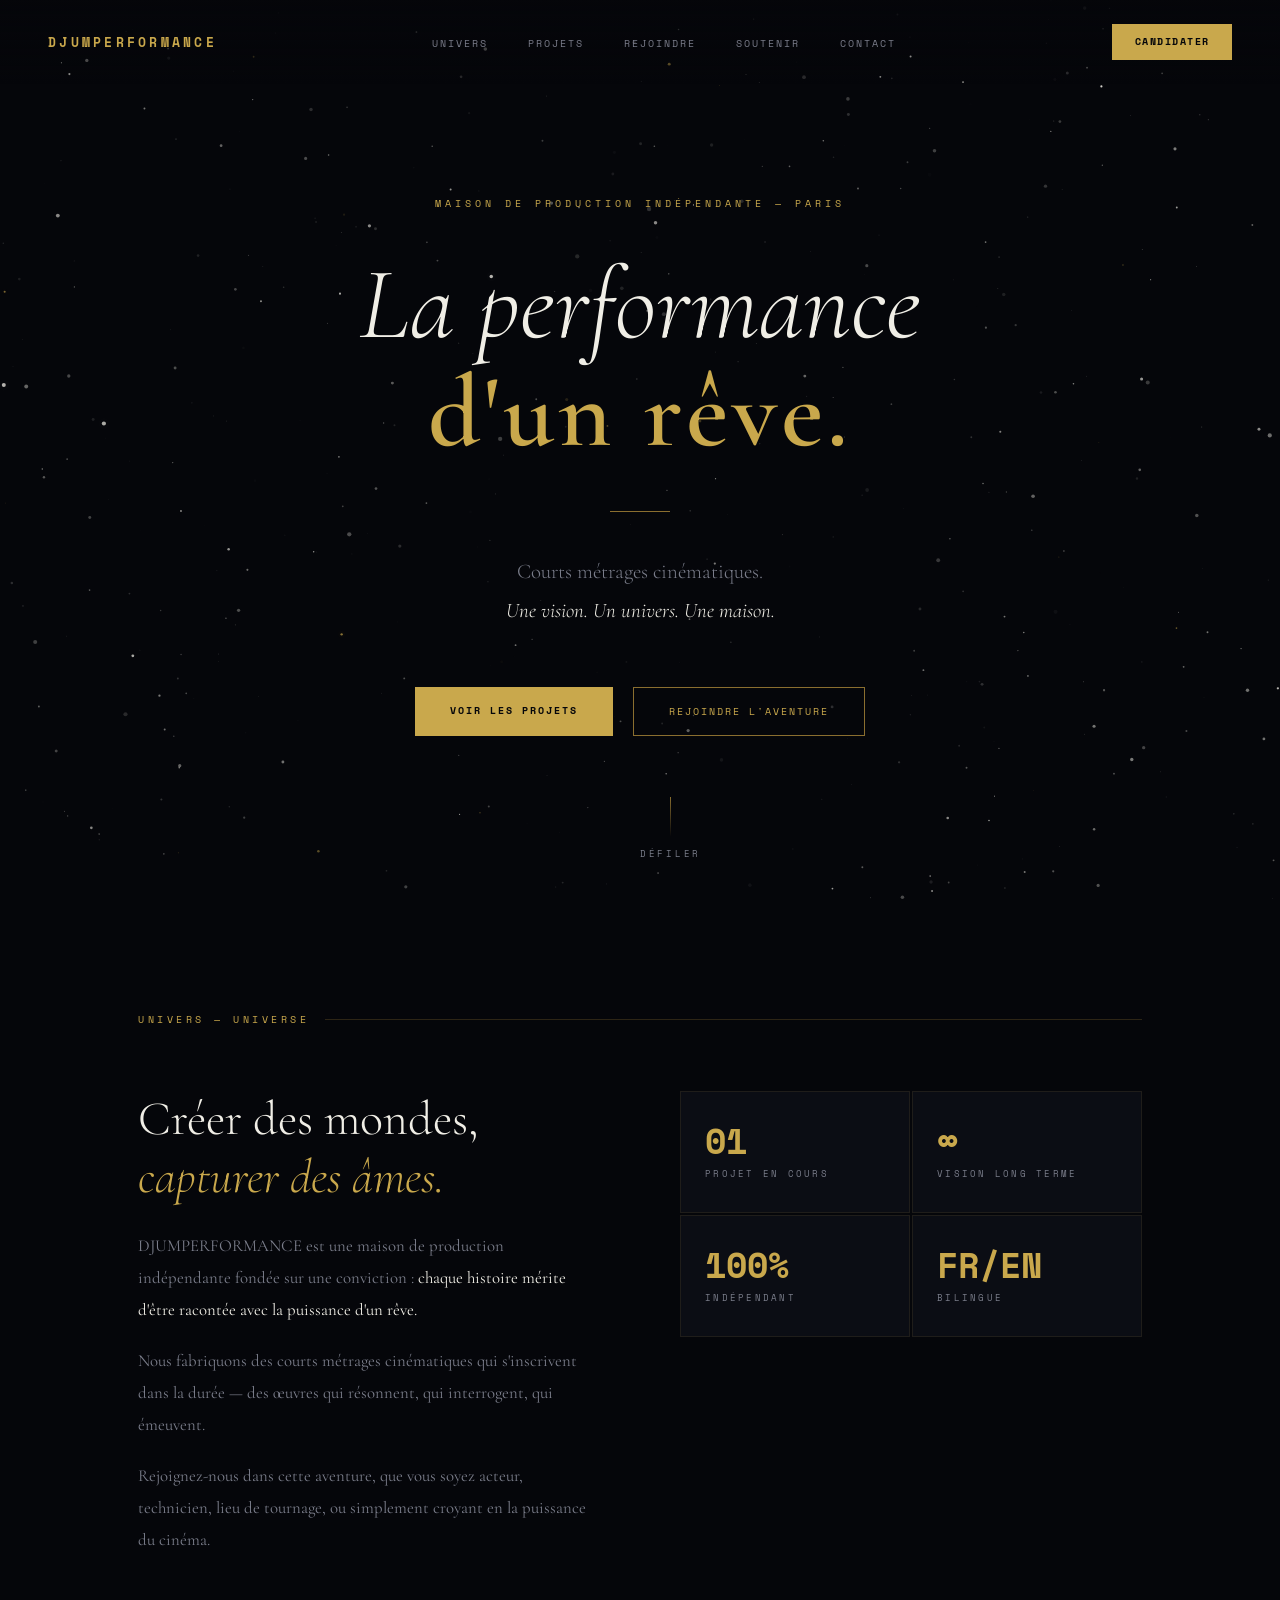
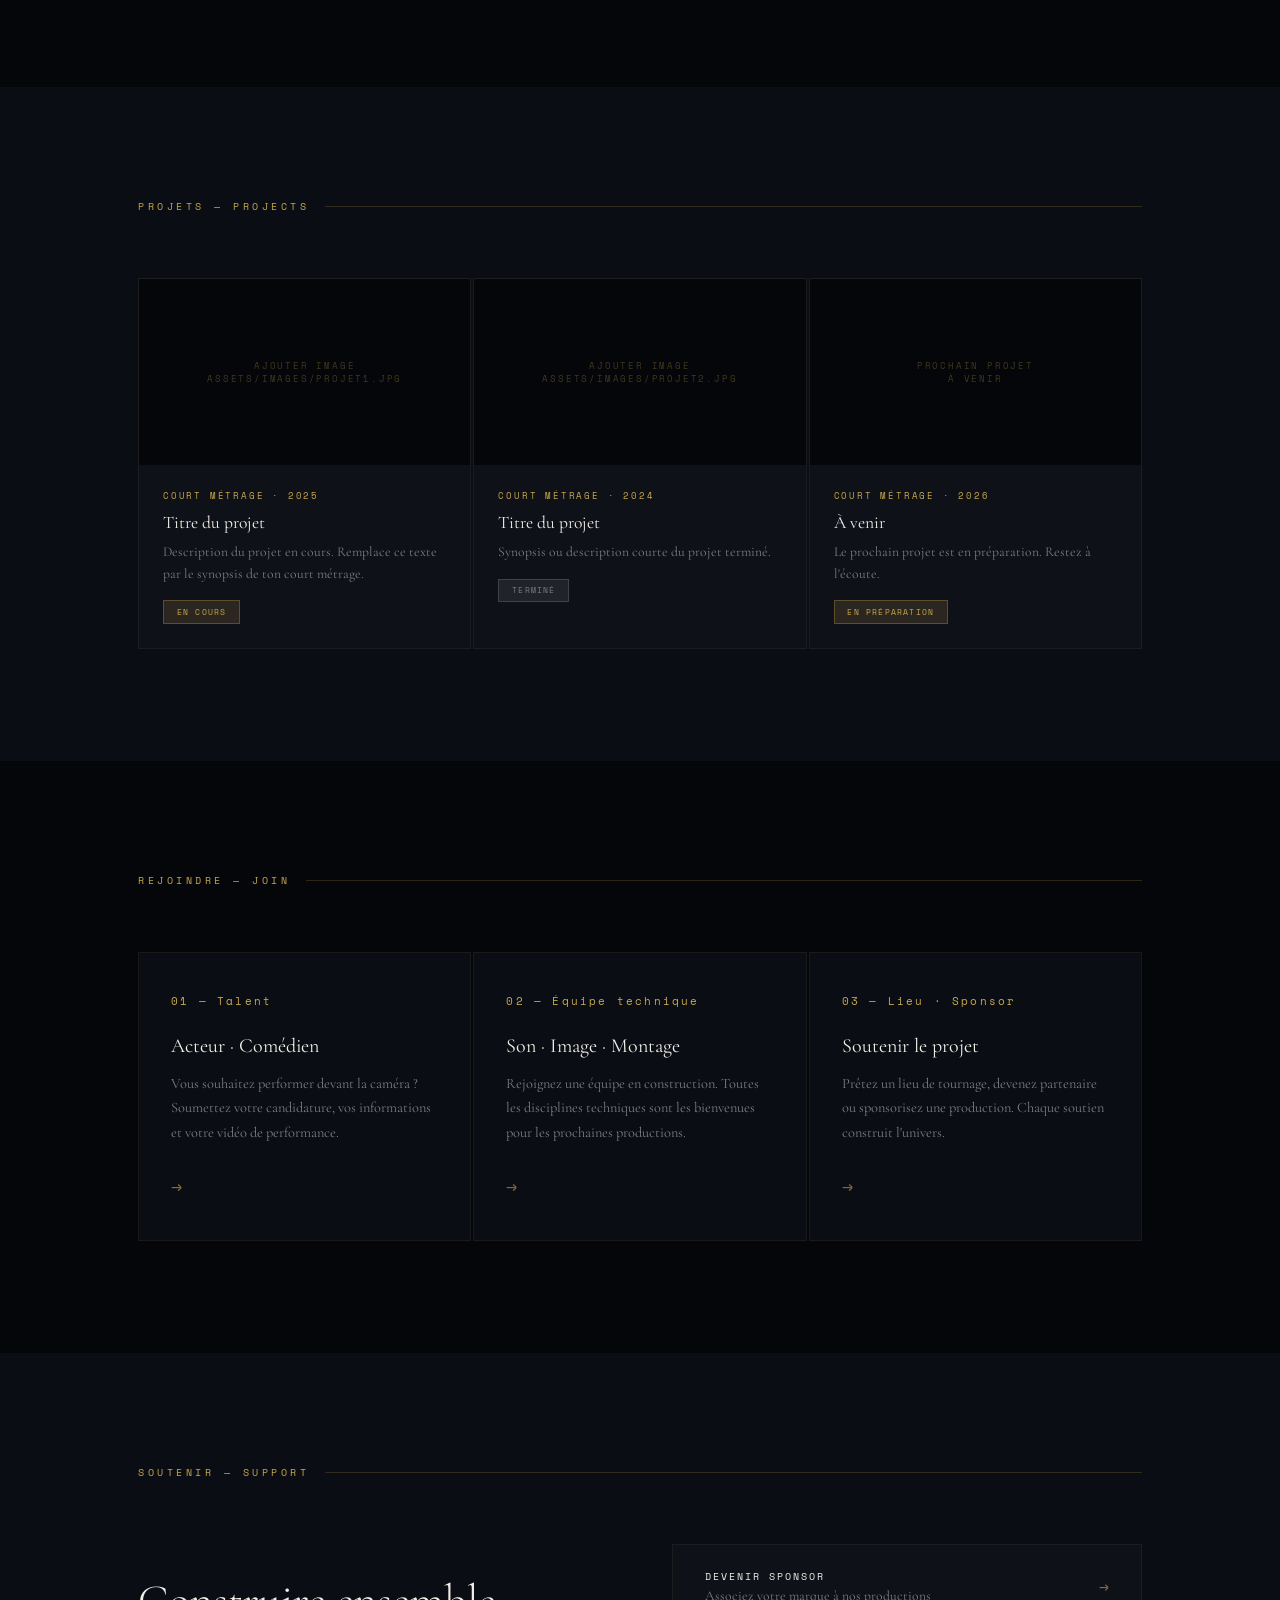
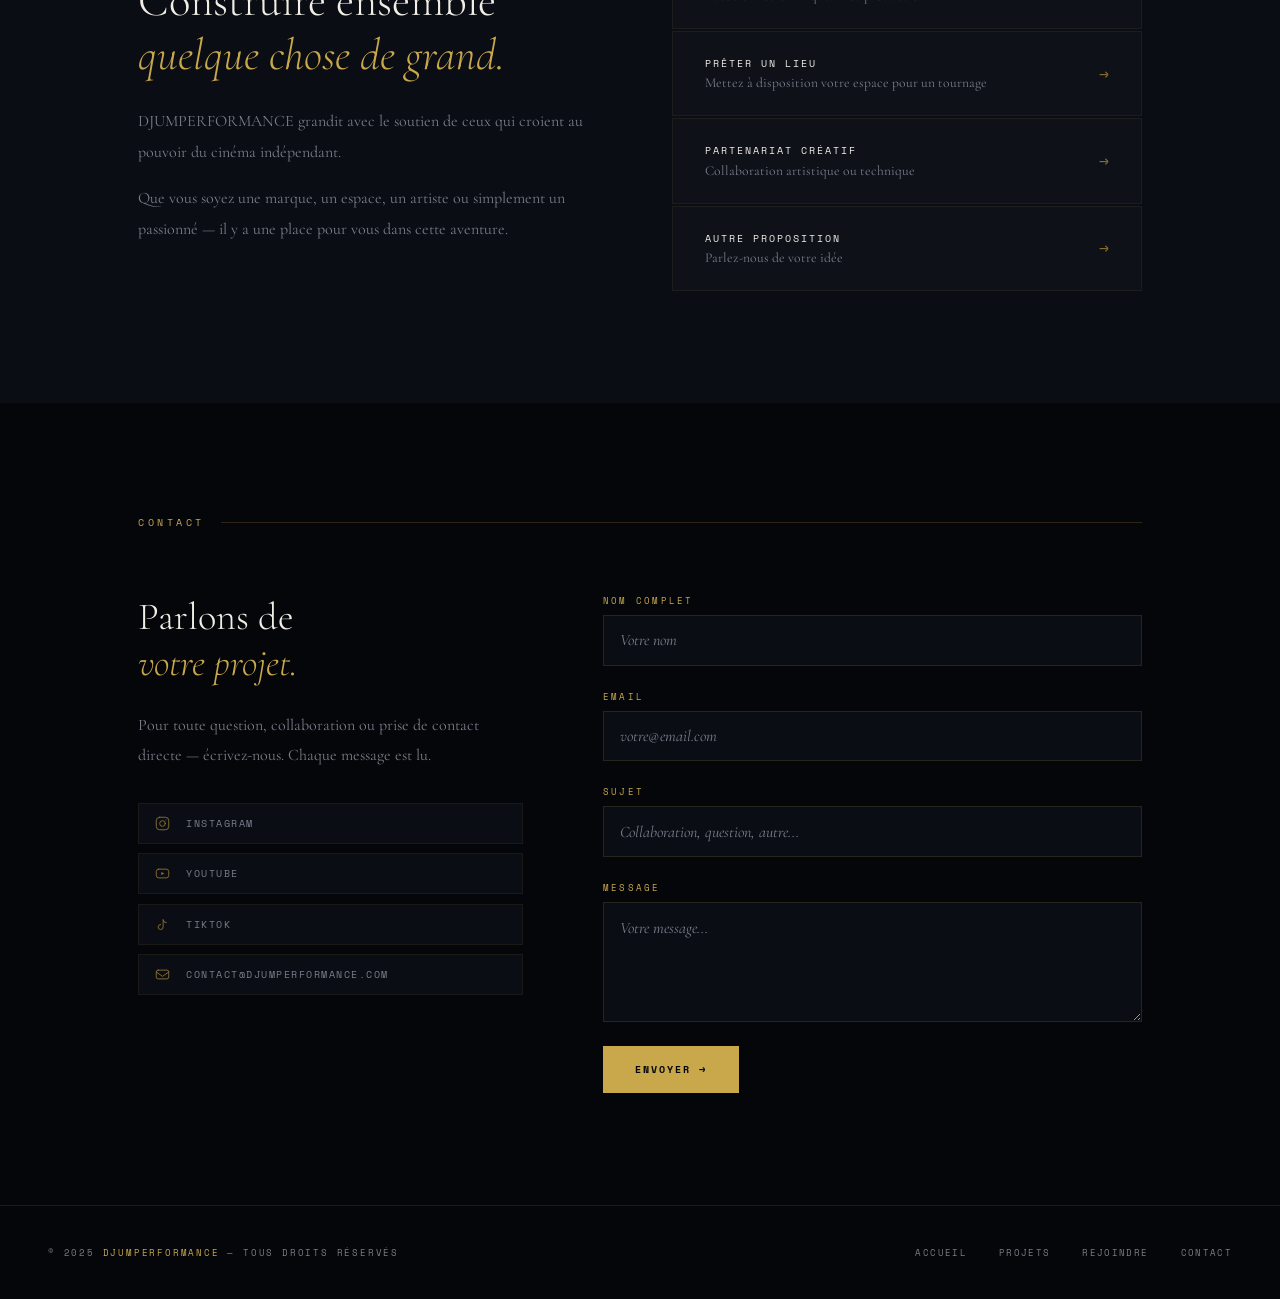
==== commit 9e7c162b: "feat: ajouter des fichiers CSS et JS pour la structure du site, incluant la navigation mobile et l'a" ====
--- a/index.html
+++ b/index.html
@@ -21,75 +21,9 @@
 <link rel="preconnect" href="https://fonts.googleapis.com">
 <link rel="preconnect" href="https://fonts.gstatic.com" crossorigin>
 <link href="https://fonts.googleapis.com/css2?family=Cormorant+Garamond:ital,wght@0,300;0,400;0,600;1,300;1,400&family=Space+Mono:wght@400;700&display=swap" rel="stylesheet">
+<link rel="stylesheet" href="assets/css/tokens.css">
+<link rel="stylesheet" href="assets/css/global.css">
 <style>
-  *, *::before, *::after { margin: 0; padding: 0; box-sizing: border-box; }
-
-  :root {
-    --gold: #C9A84C;
-    --gold-dim: #8a6e2f;
-    --gold-light: #e8c97a;
-    --star-white: #F0EEE6;
-    --bg: #05060A;
-    --bg2: #0B0D14;
-    --bg3: #0f1119;
-    --text-muted: #7A7D8A;
-    --serif: 'Cormorant Garamond', Georgia, serif;
-    --mono: 'Space Mono', monospace;
-  }
-
-  html { scroll-behavior: smooth; }
-  body { background: var(--bg); color: var(--star-white); font-family: var(--serif); min-height: 100vh; overflow-x: hidden; }
-
-  /* ─── CANVAS ÉTOILÉ ─── */
-  #star-canvas { position: fixed; inset: 0; z-index: 0; pointer-events: none; }
-
-  /* ─── NAVIGATION ─── */
-  nav {
-    position: fixed; top: 0; left: 0; right: 0; z-index: 100;
-    display: flex; align-items: center; justify-content: space-between;
-    padding: 1.5rem 3rem;
-    background: linear-gradient(to bottom, rgba(5,6,10,0.97) 0%, transparent 100%);
-  }
-  .logo {
-    font-family: var(--mono); font-size: 13px; letter-spacing: 0.25em;
-    color: var(--gold); text-transform: uppercase; font-weight: 700;
-    text-decoration: none;
-  }
-  .nav-links { display: flex; gap: 2.5rem; list-style: none; }
-  .nav-links a {
-    font-family: var(--mono); font-size: 10px; letter-spacing: 0.2em;
-    color: var(--text-muted); text-transform: uppercase; text-decoration: none;
-    transition: color 0.3s;
-  }
-  .nav-links a:hover { color: var(--gold); }
-  .nav-cta {
-    font-family: var(--mono); font-size: 10px; letter-spacing: 0.15em;
-    color: var(--bg); background: var(--gold); border: none; cursor: pointer;
-    padding: 0.65rem 1.4rem; text-transform: uppercase; font-weight: 700;
-    text-decoration: none; transition: opacity 0.3s, box-shadow 0.4s, transform 0.2s; display: inline-block;
-  }
-  .nav-cta:hover {
-    opacity: 0.92; transform: translateY(-1px);
-    box-shadow: 0 0 14px rgba(201,168,76,0.55), 0 0 32px rgba(201,168,76,0.22);
-  }
-
-  /* ─── HAMBURGER ─── */
-  .hamburger { display: none; flex-direction: column; gap: 5px; cursor: pointer; background: none; border: none; padding: 4px; }
-  .hamburger span { width: 24px; height: 1px; background: var(--gold); display: block; transition: all 0.3s; }
-  .mobile-menu {
-    display: none; position: fixed; inset: 0; z-index: 200;
-    background: rgba(5,6,10,0.99); flex-direction: column;
-    align-items: center; justify-content: center; gap: 2.5rem;
-  }
-  .mobile-menu.open { display: flex; }
-  .mobile-menu a {
-    font-family: var(--mono); font-size: 12px; letter-spacing: 0.3em;
-    color: var(--star-white); text-transform: uppercase; text-decoration: none;
-    transition: color 0.3s;
-  }
-  .mobile-menu a:hover { color: var(--gold); }
-  .mobile-close { position: absolute; top: 1.5rem; right: 1.5rem; background: none; border: none; color: var(--gold); font-size: 1.5rem; cursor: pointer; font-family: var(--mono); }
-
   /* ─── HERO ─── */
   #accueil {
     position: relative; z-index: 1;
@@ -130,29 +64,6 @@
     display: flex; gap: 1.2rem; margin-top: 3.5rem; flex-wrap: wrap; justify-content: center;
     opacity: 0; animation: fadeUp 1s ease 1.3s forwards;
   }
-  .btn-primary {
-    font-family: var(--mono); font-size: 10px; letter-spacing: 0.2em;
-    background: var(--gold); color: var(--bg); border: none; cursor: pointer;
-    padding: 1rem 2.2rem; text-transform: uppercase; font-weight: 700;
-    text-decoration: none; display: inline-block;
-    transition: opacity 0.3s, box-shadow 0.4s, transform 0.2s;
-  }
-  .btn-primary:hover {
-    opacity: 0.92; transform: translateY(-1px);
-    box-shadow: 0 0 18px rgba(201,168,76,0.6), 0 0 45px rgba(201,168,76,0.28), 0 0 90px rgba(201,168,76,0.12);
-  }
-  .btn-secondary {
-    font-family: var(--mono); font-size: 10px; letter-spacing: 0.2em;
-    background: transparent; color: var(--gold);
-    border: 1px solid var(--gold-dim); cursor: pointer;
-    padding: 1rem 2.2rem; text-transform: uppercase;
-    text-decoration: none; display: inline-block;
-    transition: border-color 0.3s, color 0.3s, box-shadow 0.4s, transform 0.2s;
-  }
-  .btn-secondary:hover {
-    border-color: var(--gold); color: var(--star-white); transform: translateY(-1px);
-    box-shadow: 0 0 14px rgba(201,168,76,0.4), 0 0 38px rgba(201,168,76,0.18);
-  }
   .scroll-hint {
     position: absolute; bottom: 2.5rem; left: 50%; transform: translateX(-50%);
     font-family: var(--mono); font-size: 9px; letter-spacing: 0.3em;
@@ -161,16 +72,6 @@
     opacity: 0; animation: fadeUp 1s ease 1.6s forwards;
   }
   .scroll-line { width: 1px; height: 40px; background: linear-gradient(to bottom, var(--gold-dim), transparent); animation: scrollPulse 2s ease-in-out infinite; }
-
-  /* ─── SECTIONS ─── */
-  section { position: relative; z-index: 1; }
-  .section-inner { max-width: 1100px; margin: 0 auto; padding: 7rem 3rem; }
-  .section-label {
-    font-family: var(--mono); font-size: 10px; letter-spacing: 0.35em;
-    color: var(--gold); text-transform: uppercase; margin-bottom: 4rem;
-    display: flex; align-items: center; gap: 1rem;
-  }
-  .section-label::after { content: ''; flex: 1; height: 1px; background: var(--gold-dim); opacity: 0.3; }
 
   /* ─── UNIVERS ─── */
   #univers { background: var(--bg); }
@@ -275,7 +176,6 @@
   .contact-info h2 { font-family: var(--serif); font-weight: 300; font-size: clamp(1.8rem, 3vw, 2.5rem); line-height: 1.2; margin-bottom: 1.5rem; }
   .contact-info h2 em { color: var(--gold); font-style: italic; }
   .contact-info p { font-family: var(--serif); font-size: 1rem; color: var(--text-muted); line-height: 1.9; margin-bottom: 2rem; }
-  /* ─── SOCIAL LINKS ─── */
   .social-links { display: flex; flex-direction: column; gap: 0.6rem; }
   .social-link {
     font-family: var(--mono); font-size: 10px; letter-spacing: 0.15em;
@@ -293,8 +193,6 @@
   }
   .social-icon { width: 15px; height: 15px; flex-shrink: 0; color: var(--gold-dim); transition: color 0.3s; }
   .social-link:hover .social-icon { color: var(--gold); }
-
-  /* ─── FORMULAIRE CONTACT ─── */
   .contact-form { display: flex; flex-direction: column; gap: 1.5rem; }
   .form-group { display: flex; flex-direction: column; gap: 0.5rem; }
   .form-label { font-family: var(--mono); font-size: 9px; letter-spacing: 0.25em; color: var(--gold); text-transform: uppercase; }
@@ -318,39 +216,15 @@
     box-shadow: 0 0 16px rgba(201,168,76,0.55), 0 0 40px rgba(201,168,76,0.22);
   }
 
-  /* ─── FOOTER ─── */
-  footer {
-    position: relative; z-index: 1;
-    border-top: 1px solid rgba(201,168,76,0.12);
-    padding: 2.5rem 3rem;
-    display: flex; align-items: center; justify-content: space-between;
-    font-family: var(--mono); font-size: 9px; letter-spacing: 0.2em;
-    color: var(--text-muted); text-transform: uppercase;
-  }
-  footer span { color: var(--gold); }
-  .footer-links { display: flex; gap: 2rem; }
-  .footer-links a { color: var(--text-muted); text-decoration: none; transition: color 0.3s; font-family: var(--mono); font-size: 9px; letter-spacing: 0.15em; text-transform: uppercase; }
-  .footer-links a:hover { color: var(--gold); }
-
   /* ─── ANIMATIONS ─── */
-  @keyframes fadeUp {
-    from { opacity: 0; transform: translateY(24px); }
-    to { opacity: 1; transform: translateY(0); }
-  }
   @keyframes scrollPulse {
     0%, 100% { opacity: 0.3; } 50% { opacity: 1; }
   }
 
   /* ─── RESPONSIVE MOBILE ─── */
   @media (max-width: 768px) {
-    nav { padding: 1.2rem 1.5rem; }
-    .nav-links, .nav-cta { display: none; }
-    .hamburger { display: flex; }
-    .section-inner { padding: 5rem 1.5rem; }
     .univers-grid, .soutenir-grid, .contact-grid { grid-template-columns: 1fr; gap: 3rem; }
     .projets-grid, .cards-grid { grid-template-columns: 1fr; }
-    footer { flex-direction: column; gap: 1.5rem; text-align: center; }
-    .footer-links { justify-content: center; }
   }
 </style>
 </head>
@@ -652,132 +526,10 @@
 </footer>
 
 <!-- ░░ SCRIPTS ░░ -->
+<script src="assets/js/nav.js"></script>
+<script src="assets/js/stars.js"></script>
 <script>
-  // ── Menu mobile
-  function openMenu() { document.getElementById('mobileMenu').classList.add('open'); }
-  function closeMenu() { document.getElementById('mobileMenu').classList.remove('open'); }
-
-  // ── Canvas étoilé
-  const canvas = document.getElementById('star-canvas');
-  const ctx = canvas.getContext('2d');
-  let stars = [];
-  let W, H;
-
-  function resize() {
-    W = canvas.width = window.innerWidth;
-    H = canvas.height = window.innerHeight;
-  }
-
-  // ── Bruit de Perlin simplifié pour scintillement organique
-  function noise(x) {
-    const X = Math.floor(x) & 255;
-    x -= Math.floor(x);
-    const u = x * x * x * (x * (x * 6 - 15) + 10);
-    return lerp(u, grad(X, x), grad(X + 1, x - 1));
-  }
-  function lerp(t, a, b) { return a + t * (b - a); }
-  function grad(hash, x) { return (hash & 1) === 0 ? x : -x; }
-
-  function initStars() {
-    stars = [];
-    const count = Math.floor((W * H) / 1800);
-    for (let i = 0; i < count; i++) {
-      const rnd = Math.random();
-      stars.push({
-        x: Math.random() * W,
-        y: Math.random() * H,
-        // Tailles variées : petites majoritaires, quelques grandes
-        r: rnd < 0.7 ? Math.random() * 0.8 + 0.2
-           : rnd < 0.92 ? Math.random() * 0.8 + 0.9
-           : Math.random() * 0.6 + 1.6,
-        // Chaque étoile a plusieurs fréquences de scintillement superposées
-        f1: Math.random() * 0.4 + 0.05,   // fréquence lente
-        f2: Math.random() * 2.0 + 0.8,    // fréquence rapide
-        f3: Math.random() * 5.0 + 2.0,    // micro-turbulence
-        p1: Math.random() * 100,
-        p2: Math.random() * 100,
-        p3: Math.random() * 100,
-        // Amplitude de chaque couche
-        a1: Math.random() * 0.3 + 0.1,
-        a2: Math.random() * 0.25 + 0.05,
-        a3: Math.random() * 0.12,
-        // Luminosité de base (certaines étoiles sont naturellement plus sombres)
-        base: Math.random() * 0.25 + 0.05,
-        // Flash spontané aléatoire
-        flashTimer: Math.random() * 800,
-        flashDur: Math.random() * 60 + 20,
-        flashInt: 0,
-        // Type
-        gold: Math.random() < 0.07,
-        bright: rnd > 0.88
-      });
-    }
-  }
-
-  function drawStars(t) {
-    ctx.clearRect(0, 0, W, H);
-    for (const s of stars) {
-      // Scintillement multi-couches irrégulier
-      const slow  = Math.sin(t * s.f1 + s.p1) * s.a1;
-      const fast  = Math.sin(t * s.f2 + s.p2) * s.a2;
-      const micro = Math.sin(t * s.f3 + s.p3) * s.a3;
-
-      // Flash spontané : déclenché aléatoirement, durée courte
-      s.flashTimer -= 1;
-      if (s.flashTimer <= 0) {
-        s.flashTimer = Math.random() * 600 + 200;
-        s.flashInt = s.bright ? 0.7 : 0.4;
-        s.flashDur = Math.random() * 40 + 10;
-      }
-      let flash = 0;
-      if (s.flashInt > 0) {
-        flash = s.flashInt;
-        s.flashInt -= s.flashInt / s.flashDur;
-        if (s.flashInt < 0.01) s.flashInt = 0;
-      }
-
-      let a = Math.max(0, Math.min(1, s.base + slow + fast + micro + flash));
-
-      ctx.beginPath();
-      ctx.arc(s.x, s.y, s.r, 0, Math.PI * 2);
-
-      if (s.gold) {
-        ctx.fillStyle = `rgba(201,168,76,${a})`;
-        ctx.fill();
-        // Halo doré sur les étoiles brillantes
-        if (a > 0.55 && s.r > 1) {
-          ctx.beginPath();
-          ctx.arc(s.x, s.y, s.r * 3, 0, Math.PI * 2);
-          ctx.fillStyle = `rgba(201,168,76,${(a - 0.55) * 0.15})`;
-          ctx.fill();
-        }
-      } else {
-        ctx.fillStyle = `rgba(240,238,230,${a})`;
-        ctx.fill();
-        // Halo blanc sur les grandes étoiles très brillantes
-        if (a > 0.65 && s.r > 1.4) {
-          ctx.beginPath();
-          ctx.arc(s.x, s.y, s.r * 2.8, 0, Math.PI * 2);
-          ctx.fillStyle = `rgba(240,238,230,${(a - 0.65) * 0.12})`;
-          ctx.fill();
-        }
-      }
-    }
-  }
-
-  let lastT = 0;
-  function loop(ts) {
-    const t = ts * 0.001; // secondes
-    drawStars(t);
-    requestAnimationFrame(loop);
-  }
-
-  resize();
-  initStars();
-  window.addEventListener('resize', () => { resize(); initStars(); });
-  requestAnimationFrame(loop);
-
-  // ── Nav active au scroll
+  // Nav active au scroll
   const sections = document.querySelectorAll('section[id]');
   const navLinks = document.querySelectorAll('.nav-links a');
   window.addEventListener('scroll', () => {
--- a/assets/css/tokens.css
+++ b/assets/css/tokens.css
@@ -0,0 +1,12 @@
+:root {
+  --gold: #C9A84C;
+  --gold-dim: #8a6e2f;
+  --gold-light: #e8c97a;
+  --star-white: #F0EEE6;
+  --bg: #05060A;
+  --bg2: #0B0D14;
+  --bg3: #0f1119;
+  --text-muted: #7A7D8A;
+  --serif: 'Cormorant Garamond', Georgia, serif;
+  --mono: 'Space Mono', monospace;
+}
--- a/assets/css/global.css
+++ b/assets/css/global.css
@@ -0,0 +1,119 @@
+*, *::before, *::after { margin: 0; padding: 0; box-sizing: border-box; }
+
+html { scroll-behavior: smooth; }
+body { background: var(--bg); color: var(--star-white); font-family: var(--serif); min-height: 100vh; overflow-x: hidden; }
+
+/* ─── CANVAS ÉTOILÉ ─── */
+#star-canvas { position: fixed; inset: 0; z-index: 0; pointer-events: none; }
+
+/* ─── NAVIGATION ─── */
+nav {
+  position: fixed; top: 0; left: 0; right: 0; z-index: 100;
+  display: flex; align-items: center; justify-content: space-between;
+  padding: 1.5rem 3rem;
+  background: linear-gradient(to bottom, rgba(5,6,10,0.97) 0%, transparent 100%);
+}
+.logo {
+  font-family: var(--mono); font-size: 13px; letter-spacing: 0.25em;
+  color: var(--gold); text-transform: uppercase; font-weight: 700;
+  text-decoration: none;
+}
+.nav-links { display: flex; gap: 2.5rem; list-style: none; }
+.nav-links a {
+  font-family: var(--mono); font-size: 10px; letter-spacing: 0.2em;
+  color: var(--text-muted); text-transform: uppercase; text-decoration: none;
+  transition: color 0.3s;
+}
+.nav-links a:hover { color: var(--gold); }
+.nav-cta {
+  font-family: var(--mono); font-size: 10px; letter-spacing: 0.15em;
+  color: var(--bg); background: var(--gold); border: none; cursor: pointer;
+  padding: 0.65rem 1.4rem; text-transform: uppercase; font-weight: 700;
+  text-decoration: none; transition: opacity 0.3s, box-shadow 0.4s, transform 0.2s; display: inline-block;
+}
+.nav-cta:hover {
+  opacity: 0.92; transform: translateY(-1px);
+  box-shadow: 0 0 14px rgba(201,168,76,0.55), 0 0 32px rgba(201,168,76,0.22);
+}
+
+/* ─── HAMBURGER + MENU MOBILE ─── */
+.hamburger { display: none; flex-direction: column; gap: 5px; cursor: pointer; background: none; border: none; padding: 4px; }
+.hamburger span { width: 24px; height: 1px; background: var(--gold); display: block; transition: all 0.3s; }
+.mobile-menu {
+  display: none; position: fixed; inset: 0; z-index: 200;
+  background: rgba(5,6,10,0.99); flex-direction: column;
+  align-items: center; justify-content: center; gap: 2.5rem;
+}
+.mobile-menu.open { display: flex; }
+.mobile-menu a {
+  font-family: var(--mono); font-size: 12px; letter-spacing: 0.3em;
+  color: var(--star-white); text-transform: uppercase; text-decoration: none;
+  transition: color 0.3s;
+}
+.mobile-menu a:hover { color: var(--gold); }
+.mobile-close { position: absolute; top: 1.5rem; right: 1.5rem; background: none; border: none; color: var(--gold); font-size: 1.5rem; cursor: pointer; font-family: var(--mono); }
+
+/* ─── SECTIONS ─── */
+section { position: relative; z-index: 1; }
+.section-inner { max-width: 1100px; margin: 0 auto; padding: 7rem 3rem; }
+.section-label {
+  font-family: var(--mono); font-size: 10px; letter-spacing: 0.35em;
+  color: var(--gold); text-transform: uppercase; margin-bottom: 4rem;
+  display: flex; align-items: center; gap: 1rem;
+}
+.section-label::after { content: ''; flex: 1; height: 1px; background: var(--gold-dim); opacity: 0.3; }
+
+/* ─── BOUTONS ─── */
+.btn-primary {
+  font-family: var(--mono); font-size: 10px; letter-spacing: 0.2em;
+  background: var(--gold); color: var(--bg); border: none; cursor: pointer;
+  padding: 1rem 2.2rem; text-transform: uppercase; font-weight: 700;
+  text-decoration: none; display: inline-block;
+  transition: opacity 0.3s, box-shadow 0.4s, transform 0.2s;
+}
+.btn-primary:hover {
+  opacity: 0.92; transform: translateY(-1px);
+  box-shadow: 0 0 18px rgba(201,168,76,0.6), 0 0 45px rgba(201,168,76,0.28), 0 0 90px rgba(201,168,76,0.12);
+}
+.btn-secondary {
+  font-family: var(--mono); font-size: 10px; letter-spacing: 0.2em;
+  background: transparent; color: var(--gold);
+  border: 1px solid var(--gold-dim); cursor: pointer;
+  padding: 1rem 2.2rem; text-transform: uppercase;
+  text-decoration: none; display: inline-block;
+  transition: border-color 0.3s, color 0.3s, box-shadow 0.4s, transform 0.2s;
+}
+.btn-secondary:hover {
+  border-color: var(--gold); color: var(--star-white); transform: translateY(-1px);
+  box-shadow: 0 0 14px rgba(201,168,76,0.4), 0 0 38px rgba(201,168,76,0.18);
+}
+
+/* ─── FOOTER ─── */
+footer {
+  position: relative; z-index: 1;
+  border-top: 1px solid rgba(201,168,76,0.12);
+  padding: 2.5rem 3rem;
+  display: flex; align-items: center; justify-content: space-between;
+  font-family: var(--mono); font-size: 9px; letter-spacing: 0.2em;
+  color: var(--text-muted); text-transform: uppercase;
+}
+footer span { color: var(--gold); }
+.footer-links { display: flex; gap: 2rem; }
+.footer-links a { color: var(--text-muted); text-decoration: none; transition: color 0.3s; font-family: var(--mono); font-size: 9px; letter-spacing: 0.15em; text-transform: uppercase; }
+.footer-links a:hover { color: var(--gold); }
+
+/* ─── ANIMATIONS ─── */
+@keyframes fadeUp {
+  from { opacity: 0; transform: translateY(24px); }
+  to { opacity: 1; transform: translateY(0); }
+}
+
+/* ─── RESPONSIVE ─── */
+@media (max-width: 768px) {
+  nav { padding: 1.2rem 1.5rem; }
+  .nav-links, .nav-cta { display: none; }
+  .hamburger { display: flex; }
+  .section-inner { padding: 5rem 1.5rem; }
+  footer { flex-direction: column; gap: 1.5rem; text-align: center; }
+  .footer-links { justify-content: center; }
+}
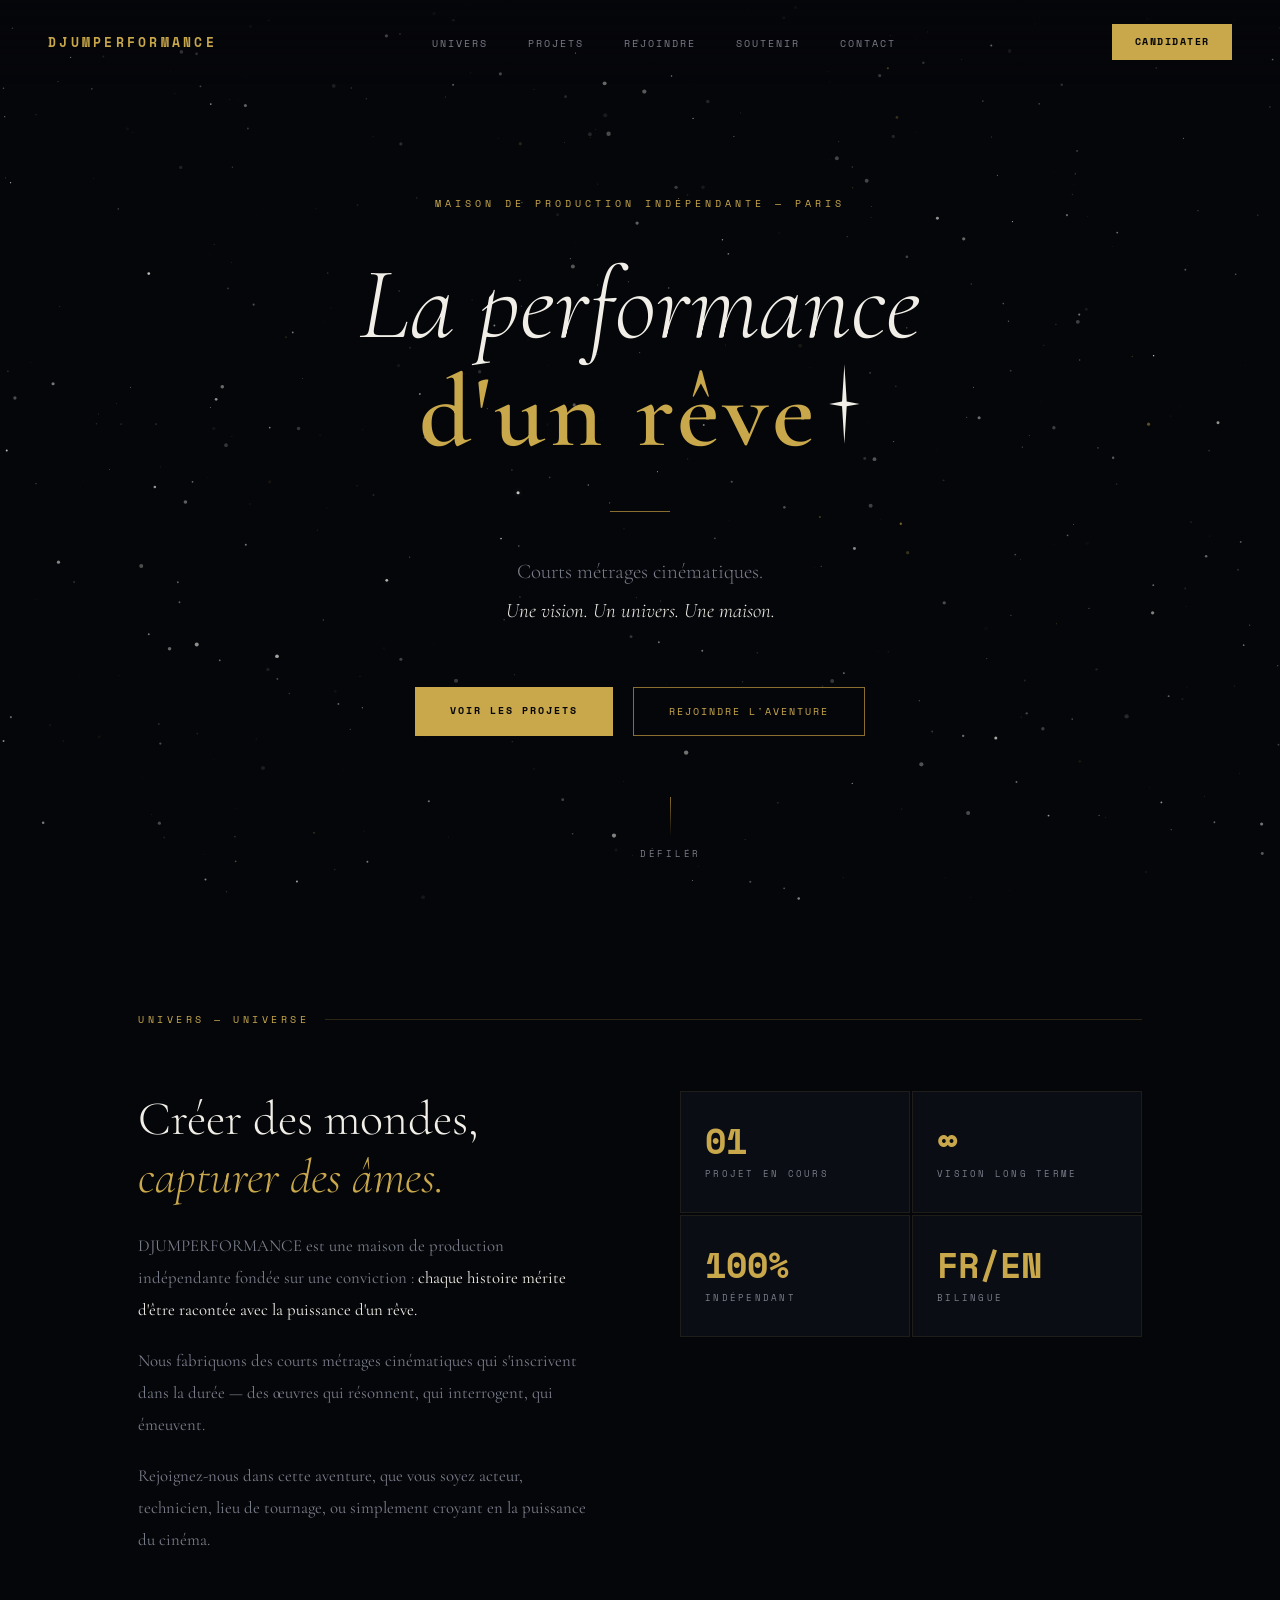
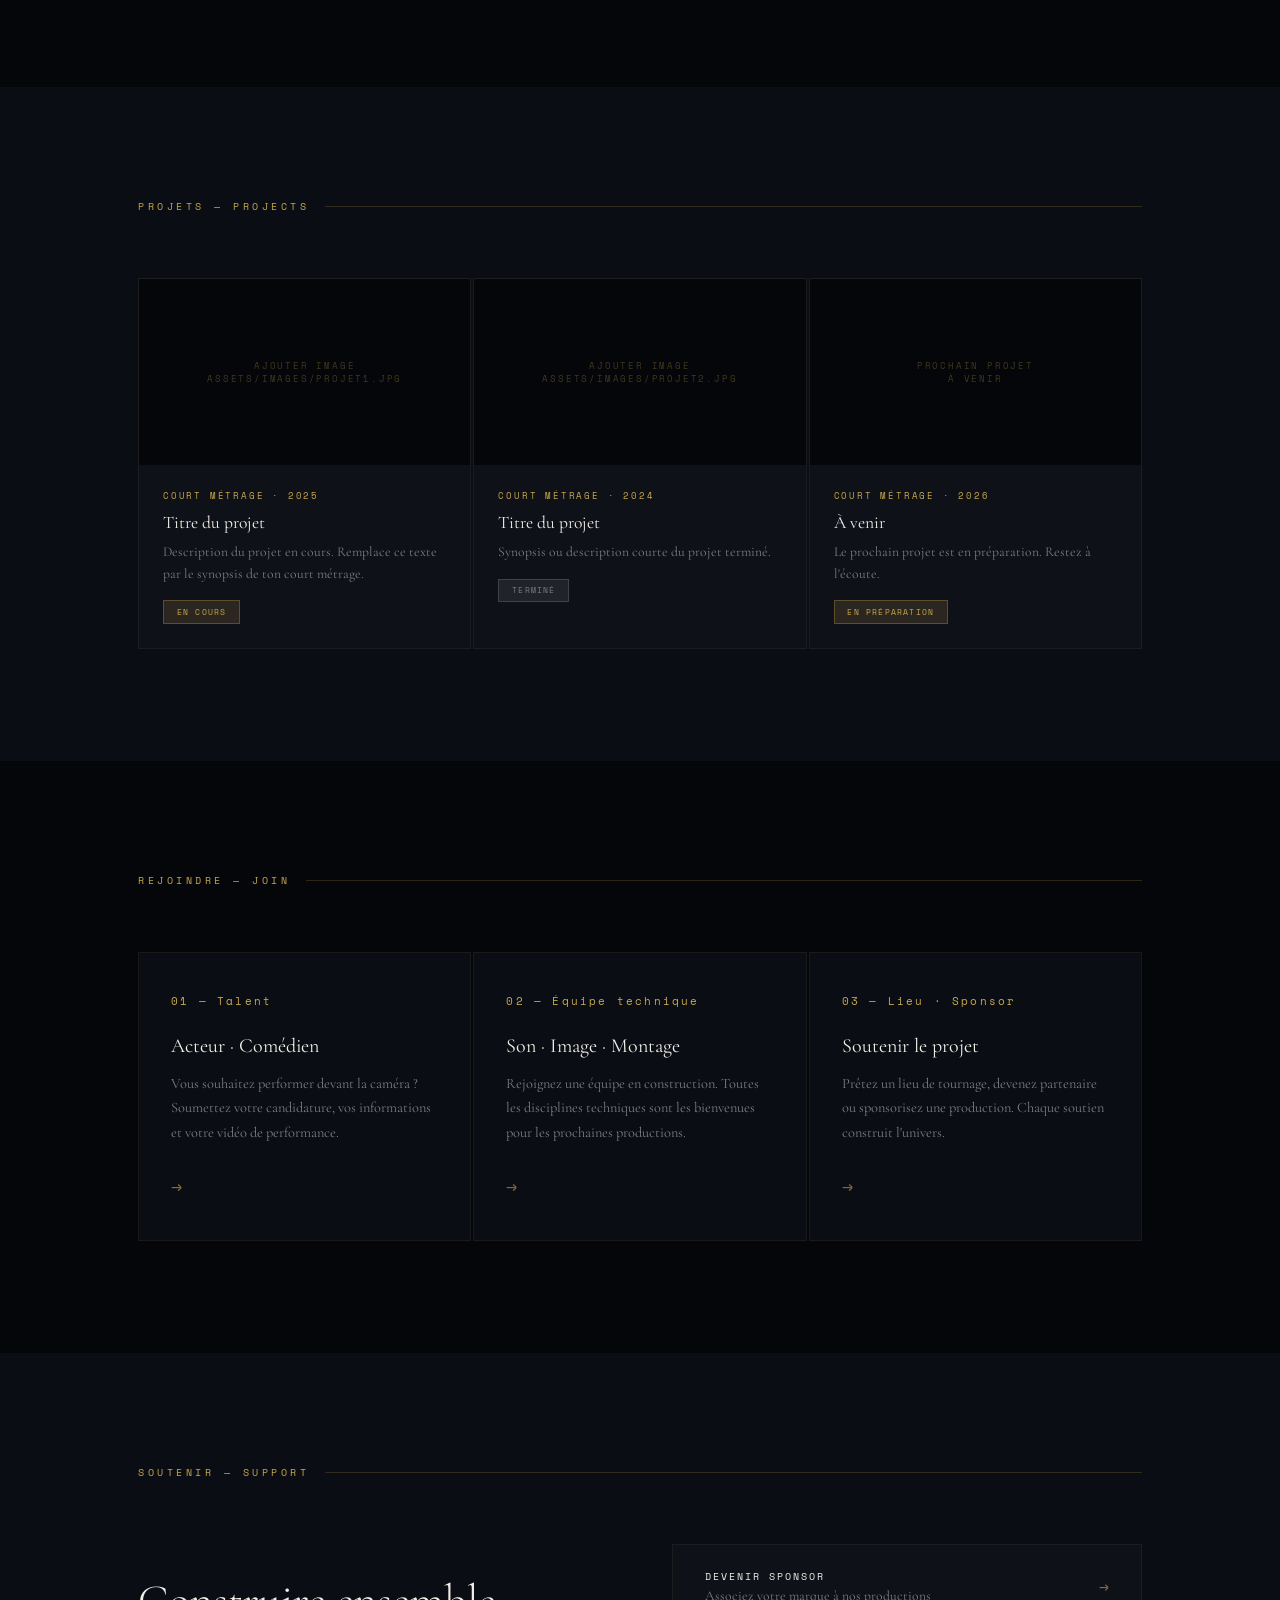
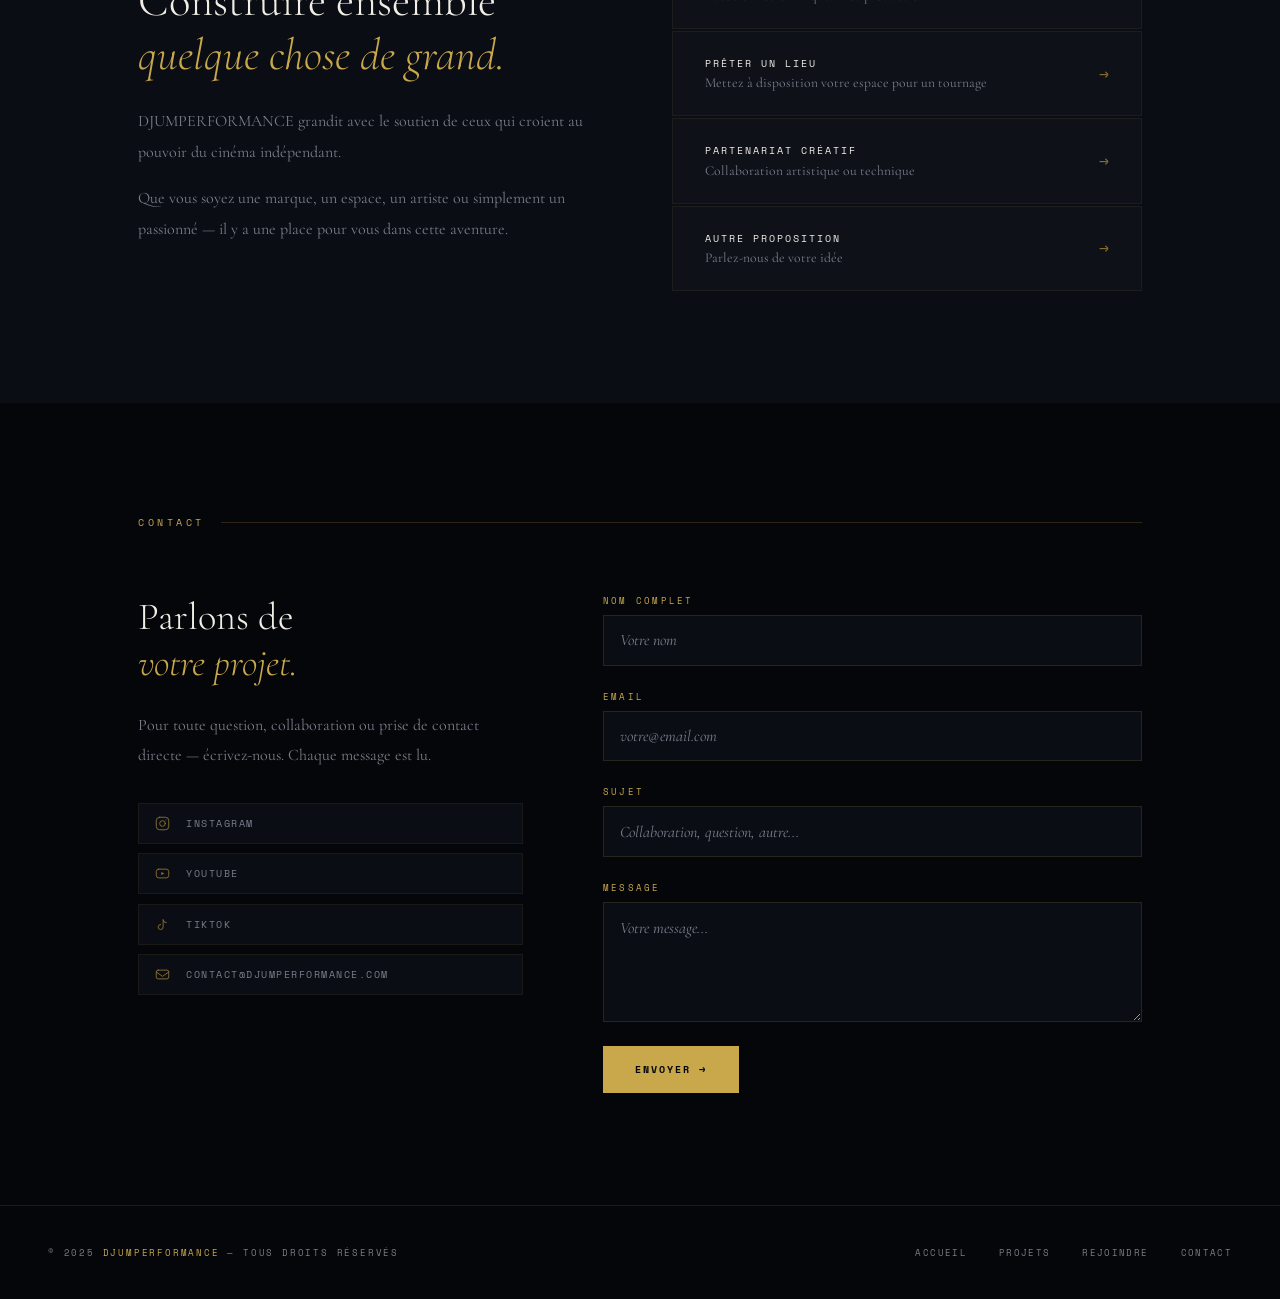
==== commit fc143f7c: "feat: ajouter la fonctionnalité d'animation de l'étoile dans la section d'accueil et créer le fichie" ====
--- a/index.html
+++ b/index.html
@@ -45,7 +45,7 @@
   .hero-title-bold {
     font-weight: 600; font-style: normal;
     font-size: clamp(3rem, 8vw, 7rem); line-height: 1.05;
-    color: var(--gold); display: block;
+    color: var(--gold);
     opacity: 0; animation: fadeUp 1.2s ease 0.7s forwards;
     letter-spacing: 0.04em;
   }
@@ -72,6 +72,35 @@
     opacity: 0; animation: fadeUp 1s ease 1.6s forwards;
   }
   .scroll-line { width: 1px; height: 40px; background: linear-gradient(to bottom, var(--gold-dim), transparent); animation: scrollPulse 2s ease-in-out infinite; }
+
+  /* ─── ÉTOILE SIGNATURE ─── */
+  .hero-star {
+    display: inline-block;
+    vertical-align: baseline;
+    height: 0.8em;
+    width: auto;
+    will-change: transform;
+    margin-left: 0.1em;
+  }
+  .hero-star__svg {
+    display: block;
+    height: 100%;
+    width: auto;
+    animation: starShimmer 2s ease-in-out infinite;
+    transform-origin: center;
+  }
+  @keyframes starShimmer {
+    0%, 100% {
+      opacity: 0.4;
+      transform: scale(0.9);
+      filter: drop-shadow(0 0 3px rgba(240,238,230,0.15));
+    }
+    50% {
+      opacity: 1;
+      transform: scale(1.1);
+      filter: drop-shadow(0 0 8px rgba(240,238,230,0.6));
+    }
+  }
 
   /* ─── UNIVERS ─── */
   #univers { background: var(--bg); }
@@ -264,7 +293,7 @@
 <section id="accueil">
   <p class="hero-eyebrow">Maison de production indépendante — Paris</p>
   <h1 class="hero-title">La performance<br>
-    <span class="hero-title-bold">d'un rêve.</span>
+    <span class="hero-title-bold">d'un rêve<span class="hero-star" id="hero-star" aria-hidden="true"><svg class="hero-star__svg" viewBox="0 0 56 140" xmlns="http://www.w3.org/2000/svg"><polygon points="28,2 32,66 54,70 32,74 28,138 24,74 2,70 24,66" fill="var(--star-white)"/></svg></span></span>
   </h1>
   <div class="hero-divider"></div>
   <p class="hero-sub">
@@ -528,6 +557,7 @@
 <!-- ░░ SCRIPTS ░░ -->
 <script src="assets/js/nav.js"></script>
 <script src="assets/js/stars.js"></script>
+<script src="assets/js/star-signature.js"></script>
 <script>
   // Nav active au scroll
   const sections = document.querySelectorAll('section[id]');
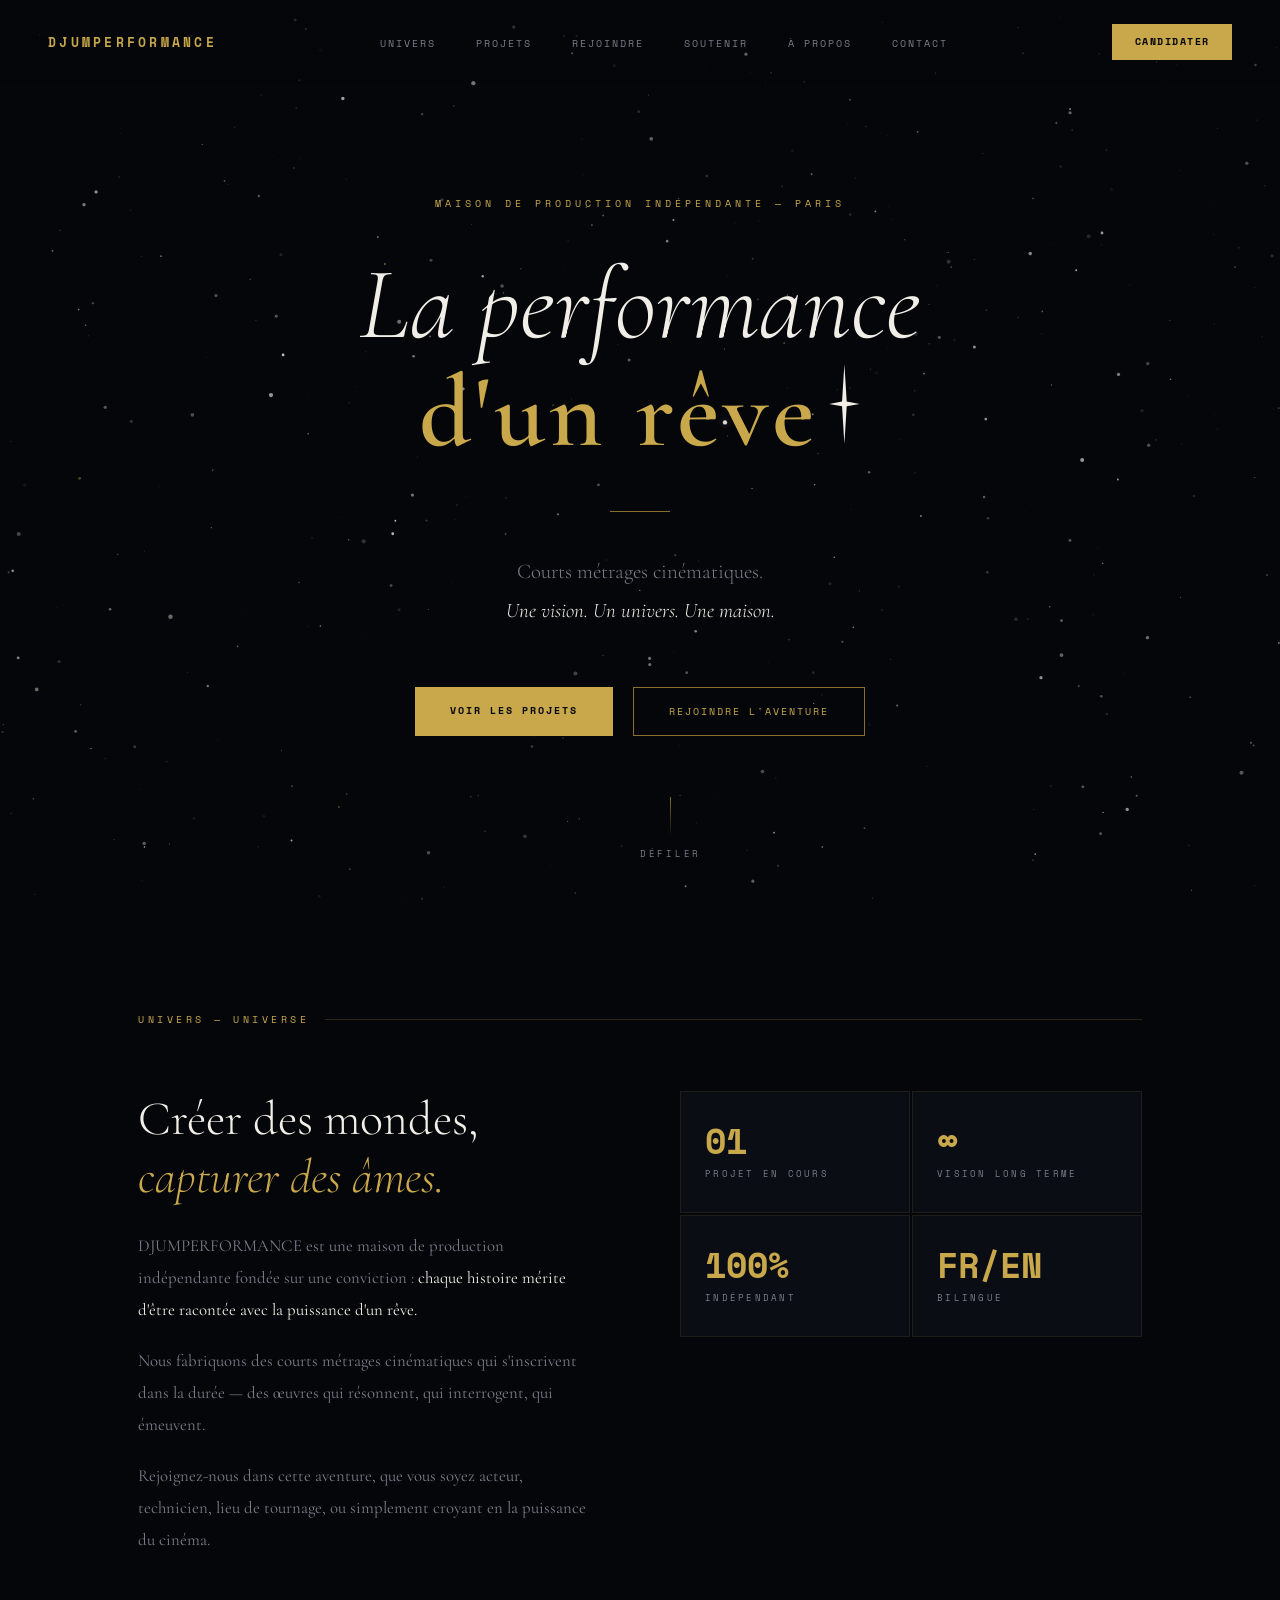
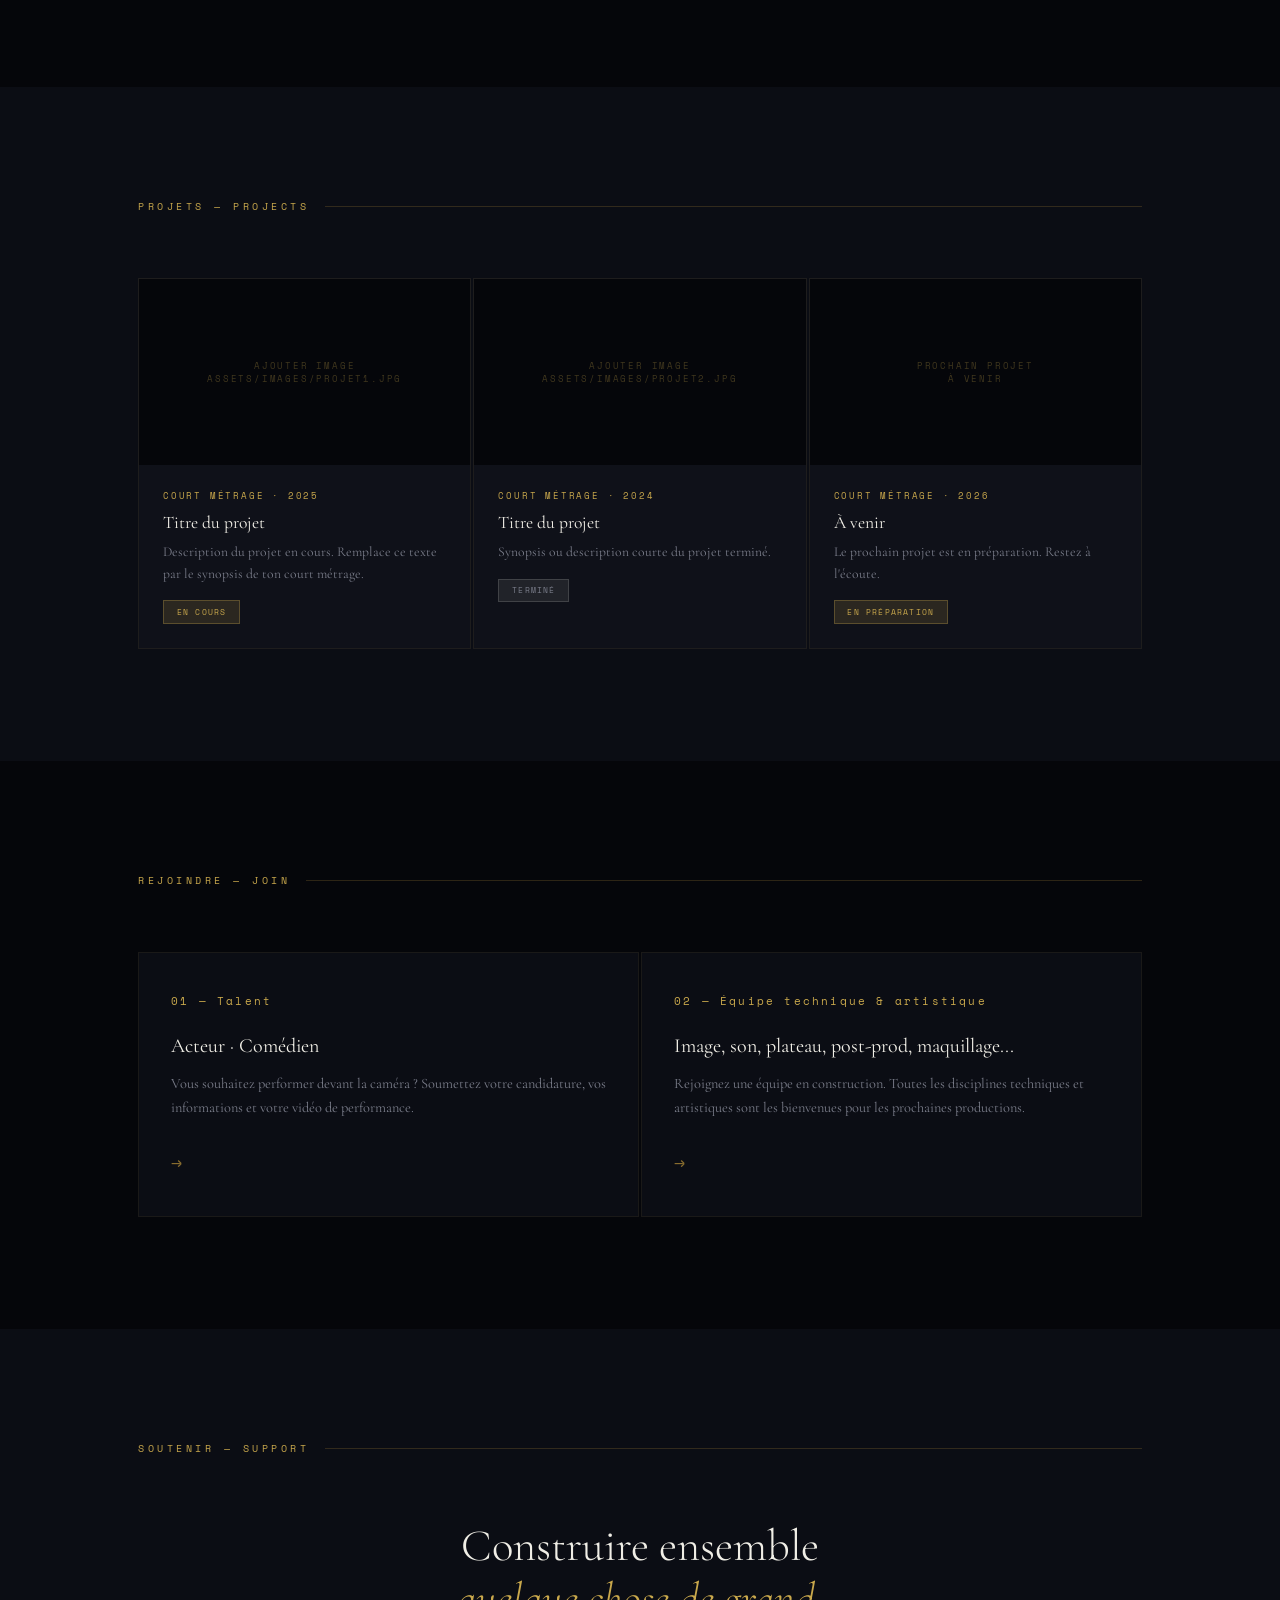
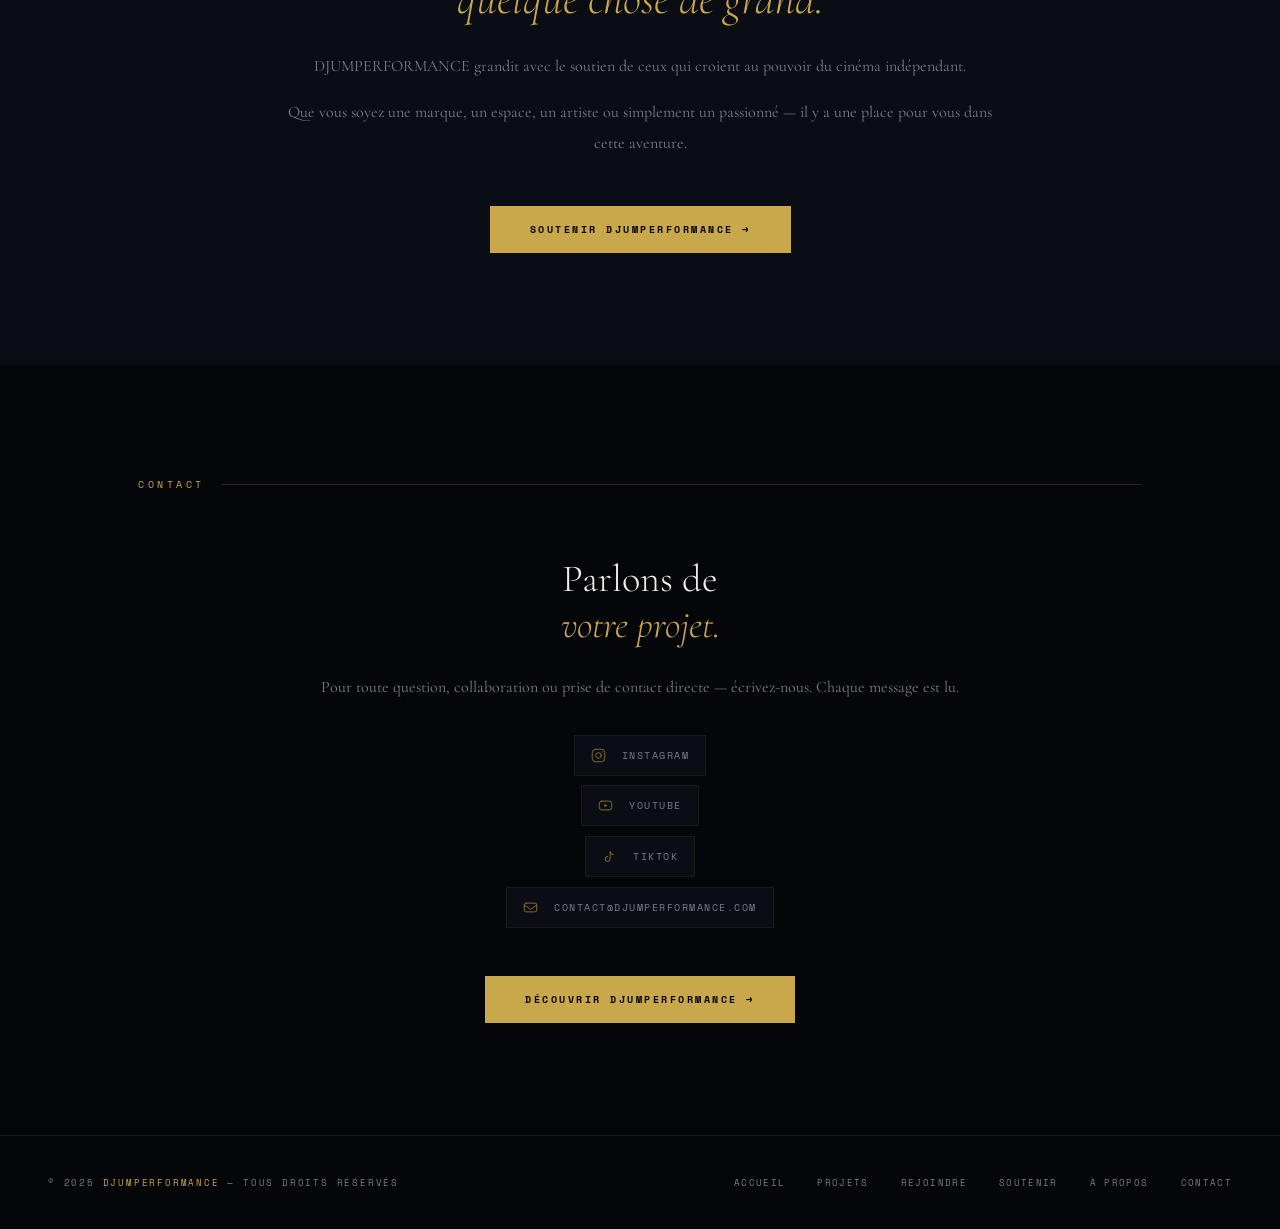
==== commit b01ee196: "Refactor code structure for improved readability and maintainability" ====
--- a/index.html
+++ b/index.html
@@ -162,7 +162,7 @@
 
   /* ─── REJOINDRE ─── */
   #rejoindre { background: var(--bg); }
-  .cards-grid { display: grid; grid-template-columns: repeat(3, 1fr); gap: 2px; }
+  .cards-grid { display: grid; grid-template-columns: repeat(2, 1fr); gap: 2px; }
   .card {
     background: var(--bg2); border: 1px solid rgba(201,168,76,0.08);
     padding: 2.5rem 2rem; cursor: pointer; transition: border-color 0.3s, transform 0.3s;
@@ -198,6 +198,15 @@
   .soutenir-option-sub { font-family: var(--serif); font-size: 0.85rem; color: var(--text-muted); margin-top: 0.2rem; }
   .soutenir-option-arrow { font-family: var(--mono); color: var(--gold-dim); font-size: 16px; transition: transform 0.3s; }
   .soutenir-option:hover .soutenir-option-arrow { transform: translateX(4px); color: var(--gold); }
+
+  /* ─── BOUTON OR ─── */
+  .btn-gold {
+    font-family: var(--mono); font-size: 10px; letter-spacing: 0.25em;
+    background: var(--gold); color: var(--bg); border: none;
+    padding: 1rem 2.5rem; text-transform: uppercase; font-weight: 700;
+    text-decoration: none; display: inline-block; transition: opacity 0.3s, box-shadow 0.4s, transform 0.2s;
+  }
+  .btn-gold:hover { opacity: 0.85; transform: translateY(-1px); box-shadow: 0 0 16px rgba(201,168,76,0.5), 0 0 40px rgba(201,168,76,0.22); }
 
   /* ─── CONTACT ─── */
   #contact { background: var(--bg); }
@@ -269,7 +278,8 @@
     <li><a href="#univers">Univers</a></li>
     <li><a href="#projets">Projets</a></li>
     <li><a href="#rejoindre">Rejoindre</a></li>
-    <li><a href="#soutenir">Soutenir</a></li>
+    <li><a href="soutenir.html">Soutenir</a></li>
+    <li><a href="a-propos.html">À propos</a></li>
     <li><a href="#contact">Contact</a></li>
   </ul>
   <a class="nav-cta" href="#rejoindre">Candidater</a>
@@ -285,7 +295,8 @@
   <a href="#univers" onclick="closeMenu()">Univers</a>
   <a href="#projets" onclick="closeMenu()">Projets</a>
   <a href="#rejoindre" onclick="closeMenu()">Rejoindre</a>
-  <a href="#soutenir" onclick="closeMenu()">Soutenir</a>
+  <a href="soutenir.html">Soutenir</a>
+  <a href="a-propos.html">À propos</a>
   <a href="#contact" onclick="closeMenu()">Contact</a>
 </div>
 
@@ -410,17 +421,10 @@
         <span class="card-arrow">→</span>
       </a>
 
-      <a class="card" href="candidature-technique.html">
-        <span class="card-icon">02 — Équipe technique</span>
-        <h3>Son · Image · Montage</h3>
-        <p>Rejoignez une équipe en construction. Toutes les disciplines techniques sont les bienvenues pour les prochaines productions.</p>
-        <span class="card-arrow">→</span>
-      </a>
-
-      <a class="card" href="candidature-lieu.html">
-        <span class="card-icon">03 — Lieu · Sponsor</span>
-        <h3>Soutenir le projet</h3>
-        <p>Prêtez un lieu de tournage, devenez partenaire ou sponsorisez une production. Chaque soutien construit l'univers.</p>
+      <a class="card" href="candidature-equipe.html">
+        <span class="card-icon">02 — Équipe technique & artistique</span>
+        <h3>Image, son, plateau, post-prod, maquillage...</h3>
+        <p>Rejoignez une équipe en construction. Toutes les disciplines techniques et artistiques sont les bienvenues pour les prochaines productions.</p>
         <span class="card-arrow">→</span>
       </a>
 
@@ -432,42 +436,13 @@
 <section id="soutenir">
   <div class="section-inner">
     <div class="section-label">Soutenir — Support</div>
-    <div class="soutenir-grid">
-      <div class="soutenir-text">
-        <h2>Construire ensemble<br><em>quelque chose de grand.</em></h2>
-        <p>DJUMPERFORMANCE grandit avec le soutien de ceux qui croient au pouvoir du cinéma indépendant.</p>
-        <p>Que vous soyez une marque, un espace, un artiste ou simplement un passionné — il y a une place pour vous dans cette aventure.</p>
-      </div>
-      <div class="soutenir-options">
-        <a class="soutenir-option" href="#contact">
-          <div>
-            <div class="soutenir-option-label">Devenir sponsor</div>
-            <div class="soutenir-option-sub">Associez votre marque à nos productions</div>
-          </div>
-          <span class="soutenir-option-arrow">→</span>
-        </a>
-        <a class="soutenir-option" href="candidature-lieu.html">
-          <div>
-            <div class="soutenir-option-label">Prêter un lieu</div>
-            <div class="soutenir-option-sub">Mettez à disposition votre espace pour un tournage</div>
-          </div>
-          <span class="soutenir-option-arrow">→</span>
-        </a>
-        <a class="soutenir-option" href="#contact">
-          <div>
-            <div class="soutenir-option-label">Partenariat créatif</div>
-            <div class="soutenir-option-sub">Collaboration artistique ou technique</div>
-          </div>
-          <span class="soutenir-option-arrow">→</span>
-        </a>
-        <a class="soutenir-option" href="#contact">
-          <div>
-            <div class="soutenir-option-label">Autre proposition</div>
-            <div class="soutenir-option-sub">Parlez-nous de votre idée</div>
-          </div>
-          <span class="soutenir-option-arrow">→</span>
-        </a>
-      </div>
+    <div class="soutenir-text" style="text-align:center; max-width:720px; margin:0 auto;">
+      <h2>Construire ensemble<br><em>quelque chose de grand.</em></h2>
+      <p>DJUMPERFORMANCE grandit avec le soutien de ceux qui croient au pouvoir du cinéma indépendant.</p>
+      <p>Que vous soyez une marque, un espace, un artiste ou simplement un passionné — il y a une place pour vous dans cette aventure.</p>
+    </div>
+    <div style="text-align:center; margin-top:3rem;">
+      <a class="btn-gold" href="soutenir.html">Soutenir DJUMPERFORMANCE →</a>
     </div>
   </div>
 </section>
@@ -476,69 +451,48 @@
 <section id="contact">
   <div class="section-inner">
     <div class="section-label">Contact</div>
-    <div class="contact-grid">
-      <div class="contact-info">
-        <h2>Parlons de<br><em>votre projet.</em></h2>
-        <p>Pour toute question, collaboration ou prise de contact directe — écrivez-nous. Chaque message est lu.</p>
-        <div class="social-links">
-
-          <a class="social-link" href="https://www.instagram.com/justdjum?igsh=Z2FhcDdwaHFiNHlj" target="_blank" rel="noopener">
-            <svg class="social-icon" viewBox="0 0 24 24" fill="none" stroke="currentColor" stroke-width="1.5" stroke-linecap="round" stroke-linejoin="round">
-              <rect x="2" y="2" width="20" height="20" rx="5.5"/>
-              <circle cx="12" cy="12" r="4.5"/>
-              <circle cx="17.5" cy="6.5" r="0.8" fill="currentColor" stroke="none"/>
-            </svg>
-            Instagram
-          </a>
-
-          <a class="social-link" href="https://youtube.com/@djumperformance?si=x1jL27dJNmTPMySI" target="_blank" rel="noopener">
-            <svg class="social-icon" viewBox="0 0 24 24" fill="none" stroke="currentColor" stroke-width="1.5" stroke-linecap="round" stroke-linejoin="round">
-              <rect x="2" y="5" width="20" height="14" rx="4"/>
-              <path d="M10 9.5L15 12L10 14.5V9.5Z" fill="currentColor" stroke="none"/>
-            </svg>
-            YouTube
-          </a>
-
-          <a class="social-link" href="https://www.tiktok.com/@djumperformance?_r=1&_t=ZN-95VSk4CAZwE" target="_blank" rel="noopener">
-            <svg class="social-icon" viewBox="0 0 24 24" fill="none" stroke="currentColor" stroke-width="1.5" stroke-linecap="round" stroke-linejoin="round">
-              <path d="M9 12a4 4 0 1 0 4 4V4a5 5 0 0 0 5 5"/>
-            </svg>
-            TikTok
-          </a>
-
-          <a class="social-link" href="mailto:contact@djumperformance.com">
-            <svg class="social-icon" viewBox="0 0 24 24" fill="none" stroke="currentColor" stroke-width="1.5" stroke-linecap="round" stroke-linejoin="round">
-              <rect x="2" y="5" width="20" height="14" rx="3"/>
-              <path d="M2 8l10 7 10-7"/>
-            </svg>
-            contact@djumperformance.com
-          </a>
-
-        </div>
-      </div>
-      <form
-        class="contact-form"
-        action="https://formspree.io/f/VOTRE_ID_FORMSPREE"
-        method="POST"
-      >
-        <div class="form-group">
-          <label class="form-label" for="nom">Nom complet</label>
-          <input class="form-input" type="text" id="nom" name="nom" placeholder="Votre nom" required>
-        </div>
-        <div class="form-group">
-          <label class="form-label" for="email">Email</label>
-          <input class="form-input" type="email" id="email" name="email" placeholder="votre@email.com" required>
-        </div>
-        <div class="form-group">
-          <label class="form-label" for="sujet">Sujet</label>
-          <input class="form-input" type="text" id="sujet" name="sujet" placeholder="Collaboration, question, autre...">
-        </div>
-        <div class="form-group">
-          <label class="form-label" for="message">Message</label>
-          <textarea class="form-textarea" id="message" name="message" placeholder="Votre message..." required></textarea>
-        </div>
-        <button class="form-submit" type="submit">Envoyer →</button>
-      </form>
+    <div class="contact-info" style="text-align:center; max-width:720px; margin:0 auto;">
+      <h2>Parlons de<br><em>votre projet.</em></h2>
+      <p>Pour toute question, collaboration ou prise de contact directe — écrivez-nous. Chaque message est lu.</p>
+      <div class="social-links" style="align-items:center;">
+
+        <a class="social-link" href="https://www.instagram.com/justdjum?igsh=Z2FhcDdwaHFiNHlj" target="_blank" rel="noopener">
+          <svg class="social-icon" viewBox="0 0 24 24" fill="none" stroke="currentColor" stroke-width="1.5" stroke-linecap="round" stroke-linejoin="round">
+            <rect x="2" y="2" width="20" height="20" rx="5.5"/>
+            <circle cx="12" cy="12" r="4.5"/>
+            <circle cx="17.5" cy="6.5" r="0.8" fill="currentColor" stroke="none"/>
+          </svg>
+          Instagram
+        </a>
+
+        <a class="social-link" href="https://youtube.com/@djumperformance?si=x1jL27dJNmTPMySI" target="_blank" rel="noopener">
+          <svg class="social-icon" viewBox="0 0 24 24" fill="none" stroke="currentColor" stroke-width="1.5" stroke-linecap="round" stroke-linejoin="round">
+            <rect x="2" y="5" width="20" height="14" rx="4"/>
+            <path d="M10 9.5L15 12L10 14.5V9.5Z" fill="currentColor" stroke="none"/>
+          </svg>
+          YouTube
+        </a>
+
+        <a class="social-link" href="https://www.tiktok.com/@djumperformance?_r=1&_t=ZN-95VSk4CAZwE" target="_blank" rel="noopener">
+          <svg class="social-icon" viewBox="0 0 24 24" fill="none" stroke="currentColor" stroke-width="1.5" stroke-linecap="round" stroke-linejoin="round">
+            <path d="M9 12a4 4 0 1 0 4 4V4a5 5 0 0 0 5 5"/>
+          </svg>
+          TikTok
+        </a>
+
+        <a class="social-link" href="mailto:contact@djumperformance.com">
+          <svg class="social-icon" viewBox="0 0 24 24" fill="none" stroke="currentColor" stroke-width="1.5" stroke-linecap="round" stroke-linejoin="round">
+            <rect x="2" y="5" width="20" height="14" rx="3"/>
+            <path d="M2 8l10 7 10-7"/>
+          </svg>
+          contact@djumperformance.com
+        </a>
+
+      </div>
+
+      <div style="margin-top:3rem;">
+        <a class="btn-gold" href="a-propos.html">Découvrir DJUMPERFORMANCE →</a>
+      </div>
     </div>
   </div>
 </section>
@@ -550,6 +504,8 @@
     <a href="#accueil">Accueil</a>
     <a href="#projets">Projets</a>
     <a href="#rejoindre">Rejoindre</a>
+    <a href="soutenir.html">Soutenir</a>
+    <a href="a-propos.html">À propos</a>
     <a href="#contact">Contact</a>
   </div>
 </footer>
